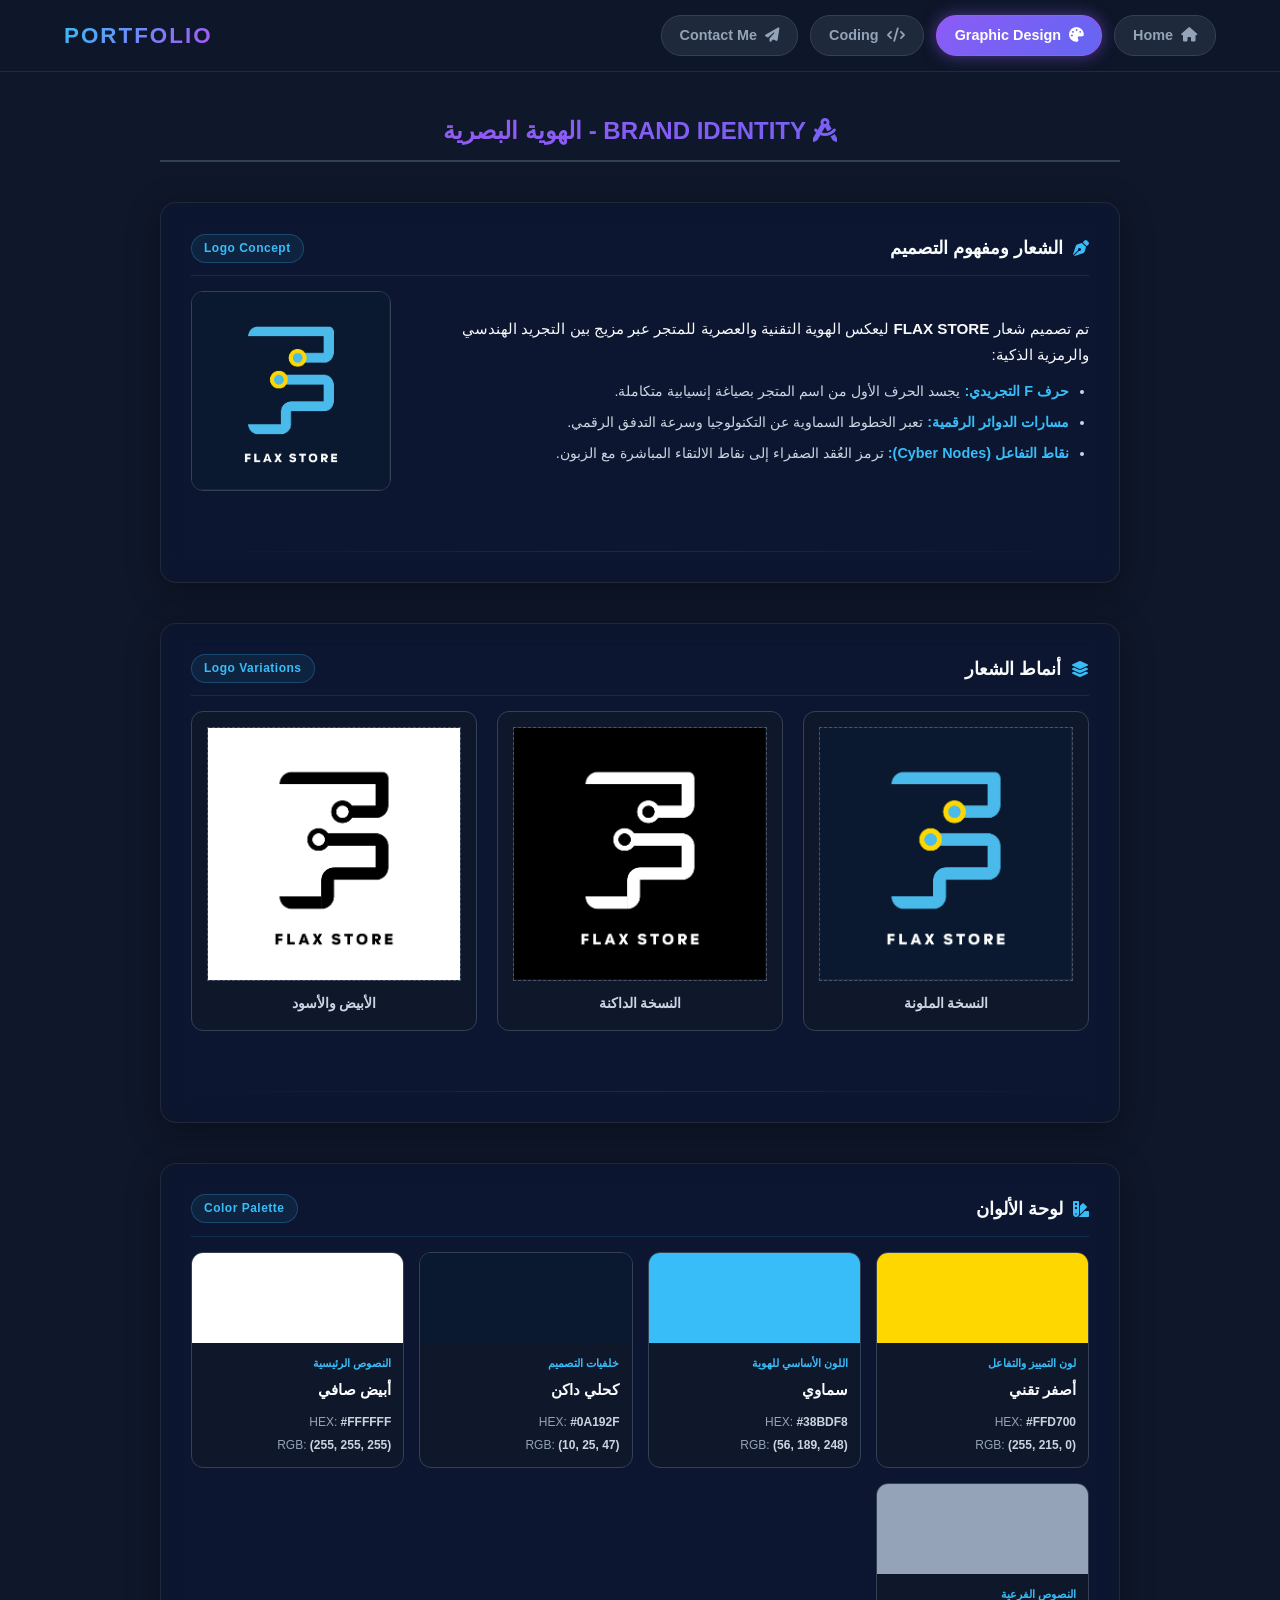
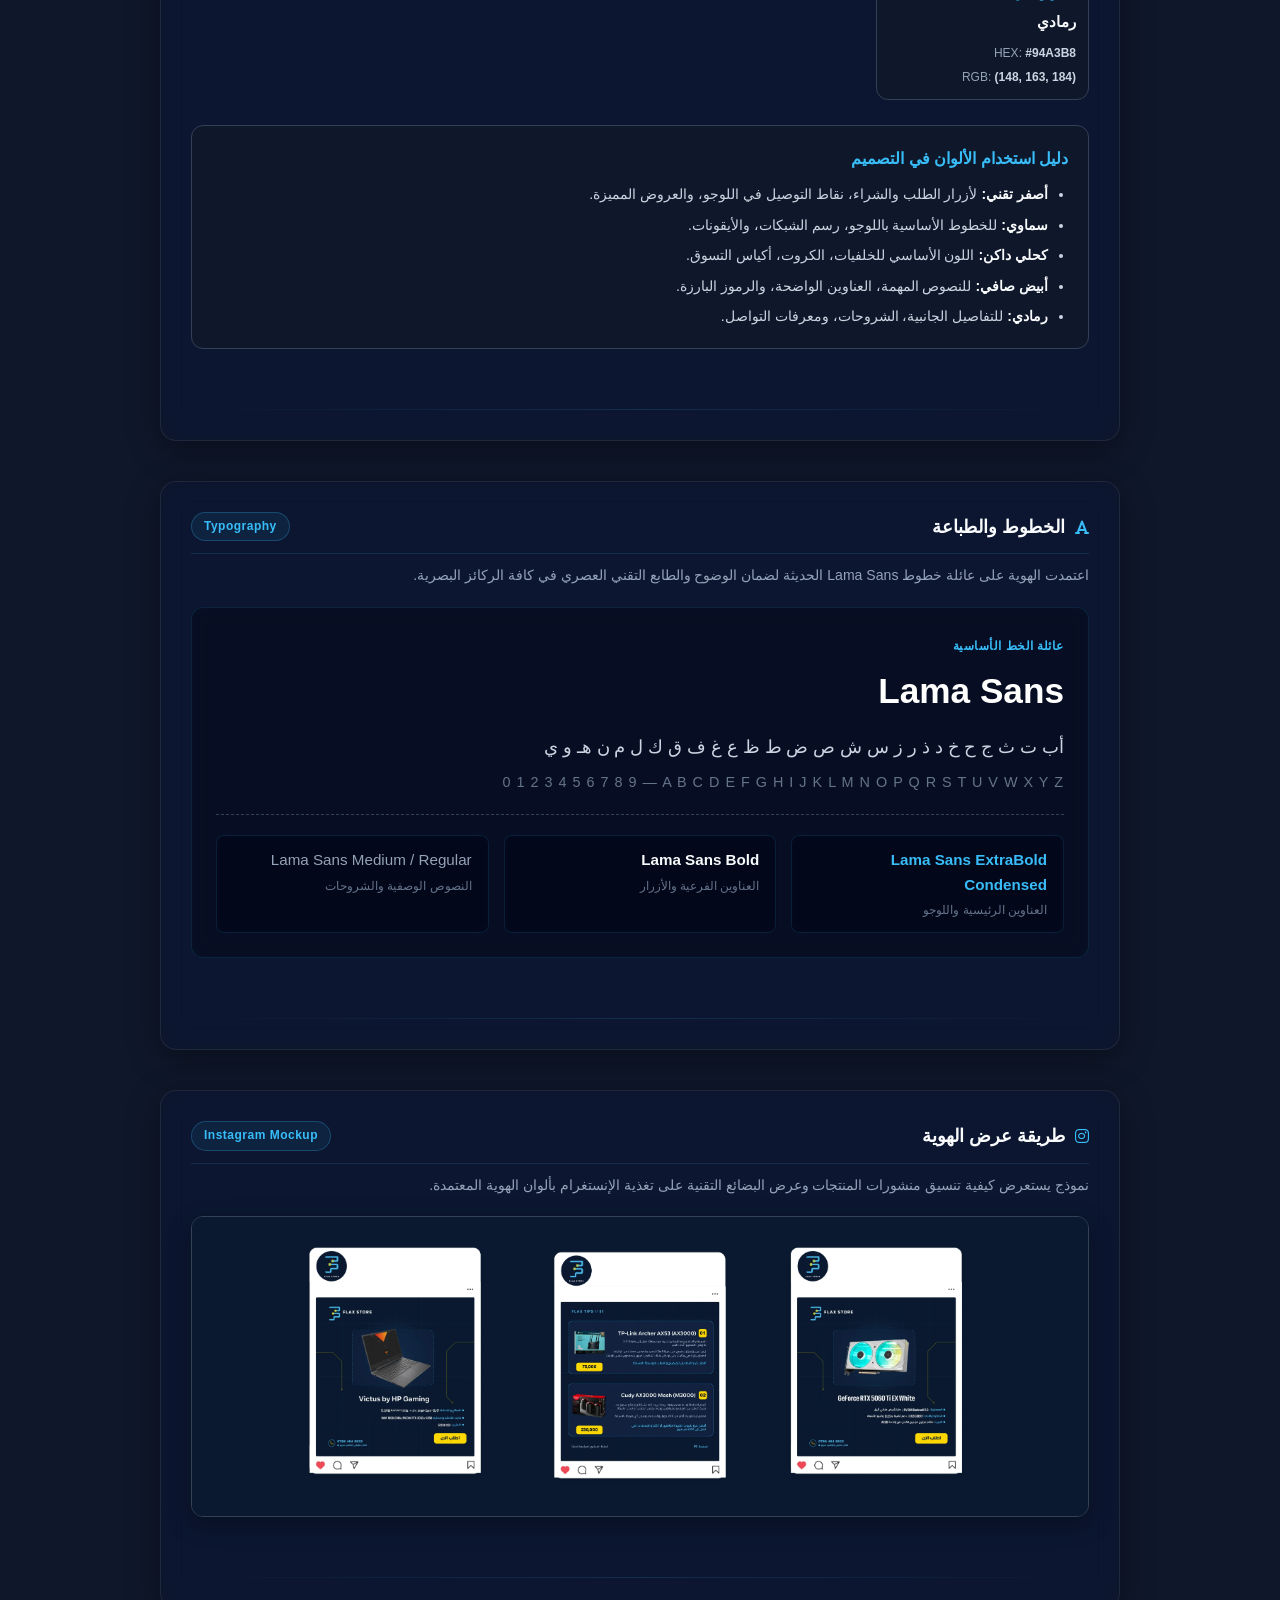
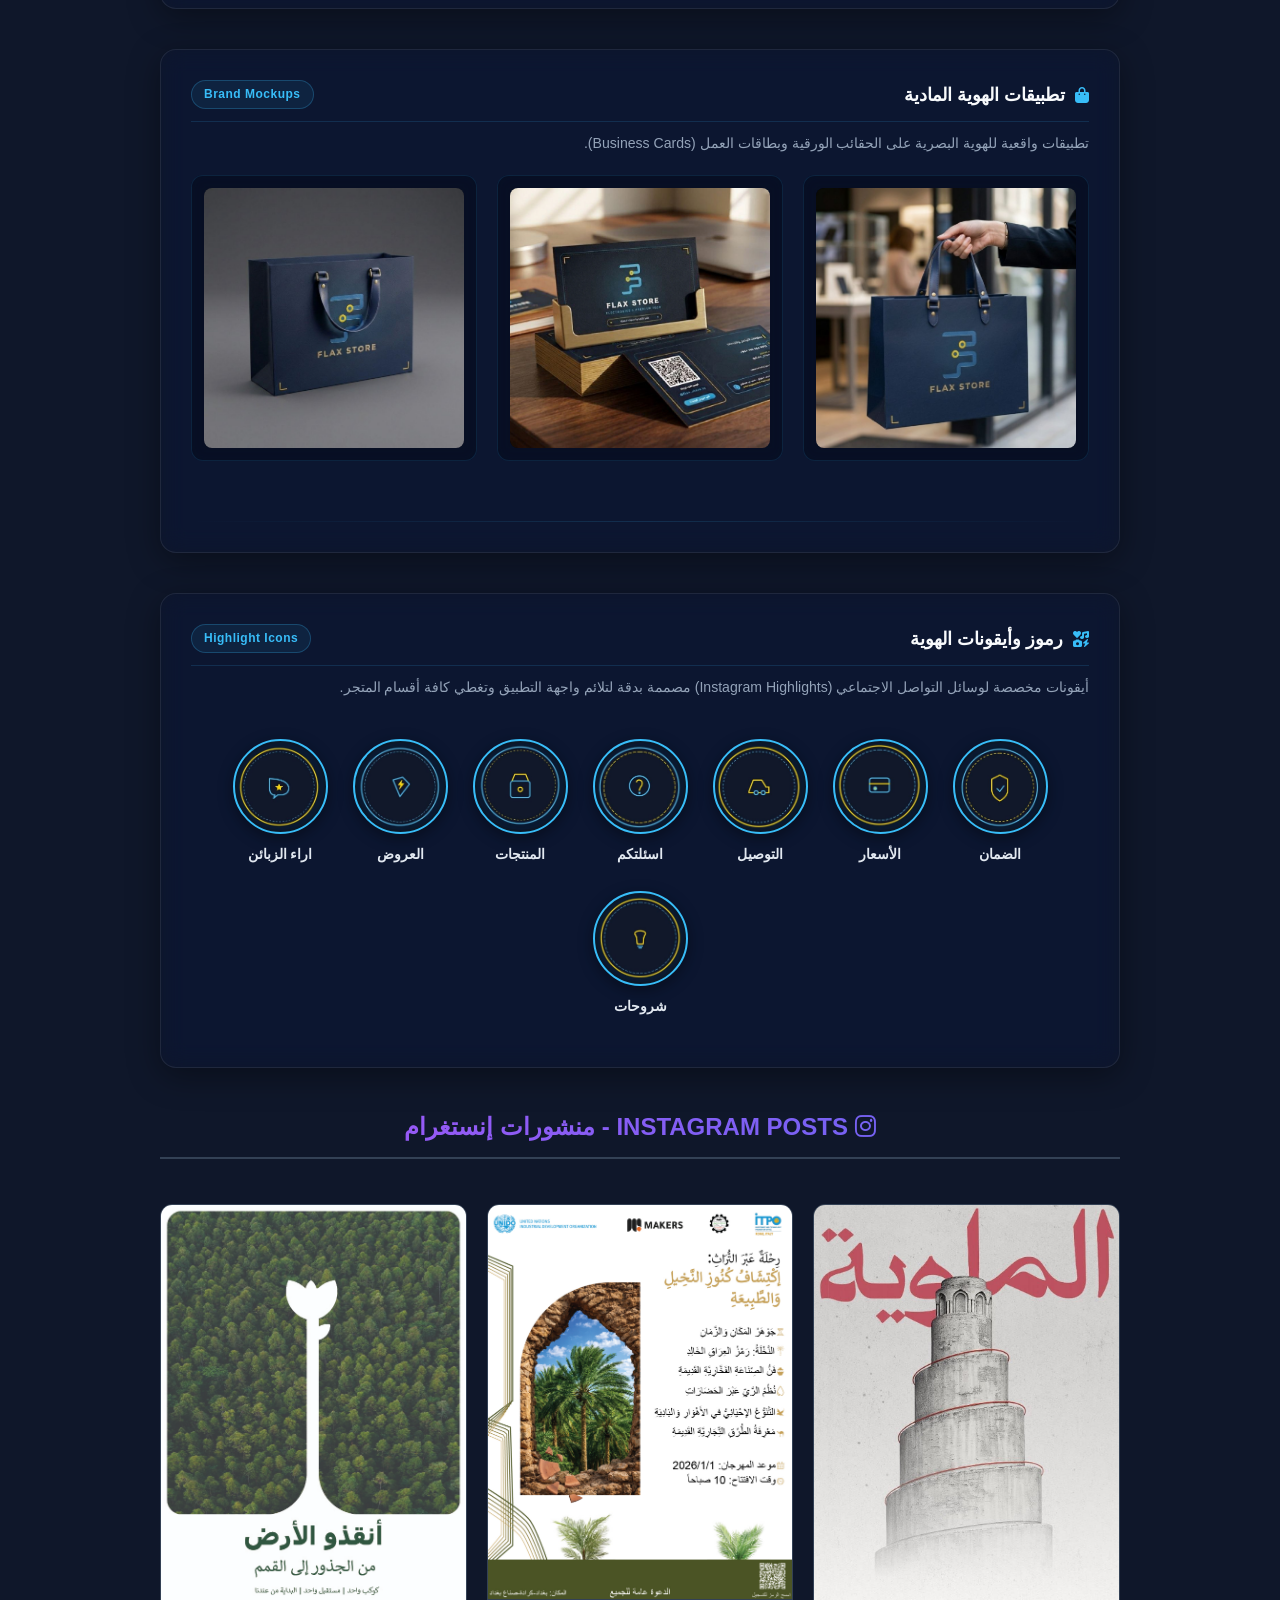
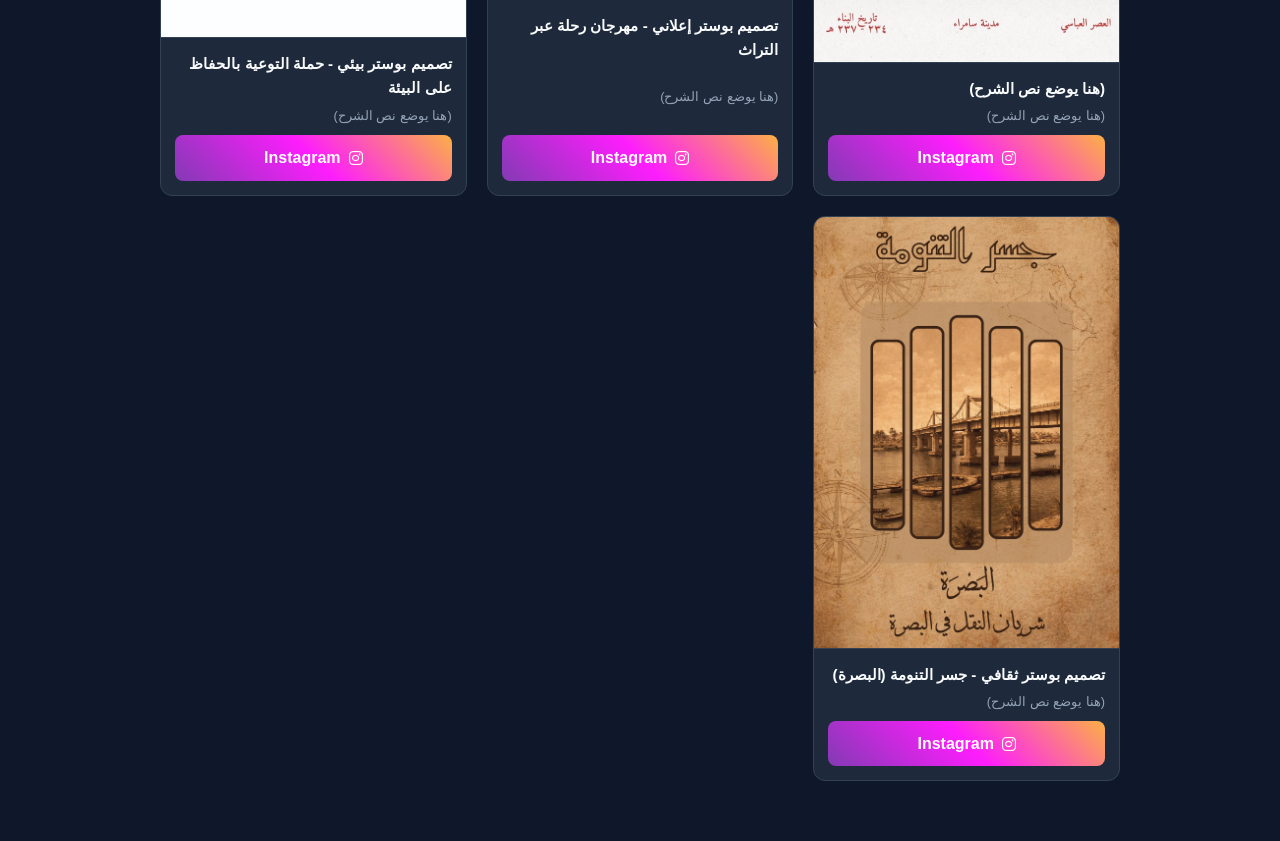
==== design.html @ 7d584494 "Update portfolio with responsive coding section" ====
<!DOCTYPE html>
<html lang="ar" dir="rtl">

<head>
    <meta charset="UTF-8">
    <meta name="viewport" content="width=device-width, initial-scale=1.0">
    <title>Graphic Design | Ahmed Thamer</title>
    <link rel="stylesheet" href="https://cdnjs.cloudflare.com/ajax/libs/font-awesome/6.4.0/css/all.min.css">
    <link rel="stylesheet" href="style.css">
</head>

<body class="fade-in">

    <!-- Navbar -->
    <header class="main-navbar">
        <nav class="nav-links">
            <a href="index.html" class="nav-btn"><i class="fa-solid fa-house"></i> Home</a>
            <a href="design.html" class="nav-btn active"><i class="fa-solid fa-palette"></i> Graphic Design</a>
            <a href="coding.html" class="nav-btn"><i class="fa-solid fa-code"></i> Coding</a>
            <a href="index.html#contact-section" class="nav-btn contact-btn"><i class="fa-solid fa-paper-plane"></i>
                Contact Me</a>
        </nav>
        <div class="brand-logo">
            <span>PORTFOLIO</span>
        </div>
    </header>

    <main class="projects-section">

        <!-- 1. قسم دراسة حالة الهوية البصرية (Brand Identity Case Study) -->
        <div class="section-divider">
            <h3><i class="fa-solid fa-compass-drafting"></i> BRAND IDENTITY - الهوية البصرية</h3>
        </div>

        <section class="case-study-container">

            <!-- أ. الشعار وفلسفة التصميم -->
            <div class="case-study-block">
                <div class="case-study-header">
                    <h4><i class="fa-solid fa-pen-nib"></i> الشعار ومفهوم التصميم</h4>
                    <span class="header-badge">Logo Concept</span>
                </div>

                <div class="logo-concept-grid">
                    <!-- النص على اليمين -->
                    <div class="concept-text">
                        <p class="brand-intro">
                            تم تصميم شعار <strong>FLAX STORE</strong> ليعكس الهوية التقنية والعصرية للمتجر عبر مزيج بين
                            التجريد الهندسي والرمزية الذكية:
                        </p>
                        <ul class="concept-list">
                            <li><strong>حرف F التجريدي:</strong> يجسد الحرف الأول من اسم المتجر بصياغة إنسيابية متكاملة.
                            </li>
                            <li><strong>مسارات الدوائر الرقمية:</strong> تعبر الخطوط السماوية عن التكنولوجيا وسرعة
                                التدفق الرقمي.</li>
                            <li><strong>نقاط التفاعل (Cyber Nodes):</strong> ترمز العُقد الصفراء إلى نقاط الالتقاء
                                المباشرة مع الزبون.</li>
                        </ul>
                    </div>
                    <!-- الشعار على اليسار -->
                    <div class="logo-display-main">
                        <img src="logo.jpg" alt="FLAX STORE Logo" class="concept-img">
                    </div>
                </div>
            </div>

            <!-- ب. أنماط الشعار المتعددة -->
            <div class="case-study-block">
                <div class="case-study-header">
                    <h4><i class="fa-solid fa-layer-group"></i> أنماط الشعار</h4>
                    <span class="header-badge">Logo Variations</span>
                </div>

                <div class="logo-variations-grid">
                    <div class="variation-card">
                        <img src="logo.jpg" alt="النسخة الملونة" class="var-img placeholder-img">
                        <span>النسخة الملونة</span>
                    </div>
                    <div class="variation-card dark-bg">
                        <img src="black-logo.jpg" alt="الخلفية سوداء" class="var-img placeholder-img">
                        <span>النسخة الداكنة</span>
                    </div>
                    <div class="variation-card light-bg">
                        <img src="white-logo.jpg" alt="الأبيض والأسود" class="var-img placeholder-img">
                        <span>الأبيض والأسود</span>
                    </div>
                </div>
            </div>

            <!-- ج. لوحة الألوان ودليل الاستخدام -->
            <div class="case-study-block">
                <div class="case-study-header">
                    <h4><i class="fa-solid fa-swatchbook"></i> لوحة الألوان</h4>
                    <span class="header-badge">Color Palette</span>
                </div>

                <!-- شبكة عرض الألوان -->
                <div class="color-palette-grid">

                    <!-- أصفر تقني -->
                    <div class="color-card">
                        <div class="color-preview" style="background-color: #FFD700;"></div>
                        <div class="color-details">
                            <span class="color-tag">لون التمييز والتفاعل</span>
                            <h5 class="color-title">أصفر تقني</h5>
                            <p>HEX: <span>#FFD700</span></p>
                            <p>RGB: <span>(255, 215, 0)</span></p>
                        </div>
                    </div>

                    <!-- سماوي -->
                    <div class="color-card">
                        <div class="color-preview" style="background-color: #38BDF8;"></div>
                        <div class="color-details">
                            <span class="color-tag">اللون الأساسي للهوية</span>
                            <h5 class="color-title">سماوي</h5>
                            <p>HEX: <span>#38BDF8</span></p>
                            <p>RGB: <span>(56, 189, 248)</span></p>
                        </div>
                    </div>

                    <!-- كحلي داكن -->
                    <div class="color-card">
                        <div class="color-preview" style="background-color: #0A192F;"></div>
                        <div class="color-details">
                            <span class="color-tag">خلفيات التصميم</span>
                            <h5 class="color-title">كحلي داكن</h5>
                            <p>HEX: <span>#0A192F</span></p>
                            <p>RGB: <span>(10, 25, 47)</span></p>
                        </div>
                    </div>

                    <!-- أبيض صافي -->
                    <div class="color-card">
                        <div class="color-preview" style="background-color: #FFFFFF;"></div>
                        <div class="color-details">
                            <span class="color-tag">النصوص الرئيسية</span>
                            <h5 class="color-title" style="color: #ffffff;">أبيض صافي</h5>
                            <p>HEX: <span>#FFFFFF</span></p>
                            <p>RGB: <span>(255, 255, 255)</span></p>
                        </div>
                    </div>

                    <!-- رمادي -->
                    <div class="color-card">
                        <div class="color-preview" style="background-color: #94A3B8;"></div>
                        <div class="color-details">
                            <span class="color-tag">النصوص الفرعية</span>
                            <h5 class="color-title">رمادي</h5>
                            <p>HEX: <span>#94A3B8</span></p>
                            <p>RGB: <span>(148, 163, 184)</span></p>
                        </div>
                    </div>

                </div>

                <!-- دليل استخدام الألوان -->
                <div class="color-guide-box">
                    <h5>دليل استخدام الألوان في التصميم</h5>
                    <ul class="color-guide-list">
                        <li><strong>أصفر تقني:</strong> لأزرار الطلب والشراء، نقاط التوصيل في اللوجو، والعروض المميزة.
                        </li>
                        <li><strong>سماوي:</strong> للخطوط الأساسية باللوجو، رسم الشبكات، والأيقونات.</li>
                        <li><strong>كحلي داكن:</strong> اللون الأساسي للخلفيات، الكروت، أكياس التسوق.</li>
                        <li><strong>أبيض صافي:</strong> للنصوص المهمة، العناوين الواضحة، والرموز البارزة.</li>
                        <li><strong>رمادي:</strong> للتفاصيل الجانبية، الشروحات، ومعرفات التواصل.</li>
                    </ul>
                </div>
            </div>

            <!-- قسم الخطوط والطباعة (Typography) -->
            <div class="case-study-block">
                <div class="case-study-header">
                    <h4><i class="fa-solid fa-font"></i> الخطوط والطباعة</h4>
                    <span class="header-badge">Typography</span>
                </div>
                <p class="section-desc">اعتمدت الهوية على عائلة خطوط Lama Sans الحديثة لضمان الوضوح والطابع التقني
                    العصري في كافة الركائز البصرية.</p>

                <div class="typography-card">
                    <!-- المعاينة الرئيسية للخط -->
                    <div class="typo-main-preview">
                        <div class="typo-info">
                            <span class="typo-label">عائلة الخط الأساسية</span>
                            <h3 class="typo-font-name">Lama Sans</h3>
                            <p class="typo-arabic-specimen">أب ت ث ج ح خ د ذ ر ز س ش ص ض ط ظ ع غ ف ق ك ل م ن هـ و ي</p>
                            <p class="typo-num-specimen">0 1 2 3 4 5 6 7 8 9 — A B C D E F G H I J K L M N O P Q R S T U
                                V W X Y Z</p>
                        </div>
                    </div>

                    <!-- أوزان وأنماط الخط المستخدمة -->
                    <div class="typo-weights-grid">
                        <div class="weight-item">
                            <span class="weight-style style-extrabold-cond">Lama Sans ExtraBold Condensed</span>
                            <span class="weight-use">العناوين الرئيسية واللوجو</span>
                        </div>
                        <div class="weight-item">
                            <span class="weight-style style-bold">Lama Sans Bold</span>
                            <span class="weight-use">العناوين الفرعية والأزرار</span>
                        </div>
                        <div class="weight-item">
                            <span class="weight-style style-medium">Lama Sans Medium / Regular</span>
                            <span class="weight-use">النصوص الوصفية والشروحات</span>
                        </div>
                    </div>


                </div>
            </div>

            <!-- د. طريقة عرض المنتج على الإنستغرام (Mockup Banner) -->
            <div class="case-study-block">
                <div class="case-study-header">
                    <h4><i class="fa-brands fa-instagram"></i> طريقة عرض الهوية</h4>
                    <span class="header-badge">Instagram Mockup</span>
                </div>
                <p class="section-desc">نموذج يستعرض كيفية تنسيق منشورات المنتجات وعرض البضائع التقنية على تغذية
                    الإنستغرام بألوان الهوية المعتمدة.</p>

                <div class="full-mockup-container">
                    <img src="Mockup.jpg" alt="Instagram Posts Mockup" class="full-mockup-img">
                </div>
            </div>

            <!-- هـ. تطبيقات الهوية البصرية (Physical Brand Mockups) -->
            <div class="case-study-block">
                <div class="case-study-header">
                    <h4><i class="fa-solid fa-bag-shopping"></i> تطبيقات الهوية المادية</h4>
                    <span class="header-badge">Brand Mockups</span>
                </div>
                <p class="section-desc">تطبيقات واقعية للهوية البصرية على الحقائب الورقية وبطاقات العمل (Business
                    Cards).</p>

                <div class="separate-mockups-grid">
                    <div class="mockup-card">
                        <div class="mockup-img-wrapper">
                            <img src="handbag-one.jpg" alt="Bag Mockup Studio" class="mockup-img">
                        </div>
                    </div>

                    <div class="mockup-card">
                        <div class="mockup-img-wrapper">
                            <img src="card.jpg" alt="Business Card Mockup" class="mockup-img">
                        </div>
                    </div>

                    <div class="mockup-card">
                        <div class="mockup-img-wrapper">
                            <img src="handbag-two.jpg" alt="Bag Mockup Lifestyle" class="mockup-img">
                        </div>
                    </div>

                </div>
            </div>

            <!-- قسم أيقونات الهايلايت (Instagram Highlights Carousel) -->
            <div class="case-study-block">
                <div class="case-study-header">
                    <h4><i class="fa-solid fa-icons"></i> رموز وأيقونات الهوية</h4>
                    <span class="header-badge">Highlight Icons</span>
                </div>
                <p class="section-desc">أيقونات مخصصة لوسائل التواصل الاجتماعي (Instagram Highlights) مصممة بدقة لتلائم
                    واجهة التطبيق وتغطي كافة أقسام المتجر.</p>

                <!-- شريط الأيقونات القابل للسحب (Horizontal Scroll) -->
                <div class="highlights-slider">

                    <div class="highlight-item">
                        <div class="highlight-circle">
                            <img src="warranty.jpg" alt="الضمان">
                        </div>
                        <span>الضمان</span>
                    </div>

                    <div class="highlight-item">
                        <div class="highlight-circle">
                            <img src="prices.jpg" alt="الأسعار">
                        </div>
                        <span>الأسعار</span>
                    </div>

                    <div class="highlight-item">
                        <div class="highlight-circle">
                            <img src="delivery.jpg" alt="التوصيل">
                        </div>
                        <span>التوصيل</span>
                    </div>

                    <div class="highlight-item">
                        <div class="highlight-circle">
                            <img src="faq.jpg" alt="اسئلتكم">
                        </div>
                        <span>اسئلتكم</span>
                    </div>

                    <div class="highlight-item">
                        <div class="highlight-circle">
                            <img src="products.jpg" alt="المنتجات">
                        </div>
                        <span>المنتجات</span>
                    </div>

                    <div class="highlight-item">
                        <div class="highlight-circle">
                            <img src="offers.jpg" alt="العروض">
                        </div>
                        <span>العروض</span>
                    </div>

                    <div class="highlight-item">
                        <div class="highlight-circle">
                            <img src="reviews.jpg" alt="اراء الزبائن">
                        </div>
                        <span>اراء الزبائن</span>
                    </div>

                    <div class="highlight-item">
                        <div class="highlight-circle">
                            <img src="guides.jpg" alt="شروحات">
                        </div>
                        <span>شروحات</span>
                    </div>

                </div>
            </div>

        </section>

        <!-- 2. قسم منشورات إنستغرام (المنشورات الأربعة الخاصة بك) -->
        <div class="section-divider">
            <h3><i class="fa-brands fa-instagram"></i> INSTAGRAM POSTS - منشورات إنستغرام</h3>
        </div>

        <div id="design-projects" class="projects-grid">

            <!-- المنشور الأول -->
            <div class="project-card">
                <img src="project1.jpg" alt="Project 1" class="card-img">
                <div class="card-content">
                    <h3>(هنا يوضع نص الشرح)</h3>
                    <p class="card-desc">(هنا يوضع نص الشرح)</p>
                    <a href="#" target="_blank" class="social-btn instagram-btn">
                        <i class="fa-brands fa-instagram"></i>
                        <span>Instagram</span>
                    </a>
                </div>
            </div>

            <!-- المنشور الثاني -->
            <div class="project-card">
                <img src="project2.jpg" alt="Project 2" class="card-img">
                <div class="card-content">
                    <h3>تصميم بوستر إعلاني - مهرجان رحلة عبر التراث</h3>
                    <p class="card-desc">(هنا يوضع نص الشرح)</p>
                    <a href="https://www.instagram.com/p/DbA7xOsI5og/" target="_blank" class="social-btn instagram-btn">
                        <i class="fa-brands fa-instagram"></i>
                        <span>Instagram</span>
                    </a>
                </div>
            </div>

            <!-- المنشور الثالث -->
            <div class="project-card">
                <img src="project3.jpg" alt="Project 3" class="card-img">
                <div class="card-content">
                    <h3>تصميم بوستر بيئي - حملة التوعية بالحفاظ على البيئة</h3>
                    <p class="card-desc">(هنا يوضع نص الشرح)</p>
                    <a href="https://www.instagram.com/p/DbIsgcWIkE8/" target="_blank" class="social-btn instagram-btn">
                        <i class="fa-brands fa-instagram"></i>
                        <span>Instagram</span>
                    </a>
                </div>
            </div>

            <!-- المنشور الرابع -->
            <div class="project-card">
                <img src="project4.jpg" alt="Project 4" class="card-img">
                <div class="card-content">
                    <h3>تصميم بوستر ثقافي - جسر التنومة (البصرة)</h3>
                    <p class="card-desc">(هنا يوضع نص الشرح)</p>
                    <a href="https://www.instagram.com/p/DbWMCeBIG9b/" target="_blank" class="social-btn instagram-btn">
                        <i class="fa-brands fa-instagram"></i>
                        <span>Instagram</span>
                    </a>
                </div>
            </div>

        </div>

    </main>

    <!-- زر العودة للأعلى -->
    <button id="backToTop" class="back-to-top" title="العودة للأعلى" onclick="scrollToTop()">
        <i class="fa-solid fa-arrow-up"></i>
    </button>

    <script src="script.js"></script>
</body>

</html>
---- style.css ----
/* ==========================================
   1. التنسيقات العامة والقيم الافتراضية
   ========================================== */
* {
    margin: 0;
    padding: 0;
    box-sizing: border-box;
    font-family: 'Segoe UI', Tahoma, Geneva, Verdana, sans-serif;
}

/* تنسيق الخلفية العامة ولون النص الأساسي مع انسيابية الانتقال */
body {
    background-color: #0f172a;
    color: #f8fafc;
    line-height: 1.6;
    opacity: 0;
    transition: opacity 0.4s ease-in-out;
}

/* فئة تُضاف بالجافاسكربت لإظهار الصفحة بشكل سلس (Fade-In) */
body.fade-in {
    opacity: 1;
}

/* ==========================================
   2. شريط التنقل العلوي (Main Navbar)
   يحتوي على الأزرار جهة اليسار وشعار PORTFOLIO جهة اليمين.
   ========================================== */
.main-navbar {
    display: flex;
    justify-content: space-between;
    align-items: center;
    padding: 15px 5%;
    background: rgba(15, 23, 42, 0.9);
    backdrop-filter: blur(12px);
    position: sticky;
    top: 0;
    z-index: 1000;
    border-bottom: 1px solid rgba(139, 92, 246, 0.2);
}

/* أزرار التنقل (على اليسار في التنسيق العربي RTL) */
.nav-links {
    display: flex;
    gap: 12px;
    align-items: center;
}

.nav-btn {
    background: #1e293b;
    color: #94a3b8;
    border: 1px solid #334155;
    padding: 8px 18px;
    border-radius: 20px;
    font-size: 0.9rem;
    font-weight: 600;
    text-decoration: none;
    transition: all 0.3s ease;
    display: inline-flex;
    align-items: center;
    gap: 8px;
}

.nav-btn:hover {
    background: linear-gradient(135deg, #8b5cf6, #6366f1);
    color: #ffffff;
    border-color: #a855f7;
    box-shadow: 0 4px 12px rgba(139, 92, 246, 0.3);
    transform: translateY(-2px);
}

/* تنسيق الزر النشط (Active State) لمعرفة الصفحة الحالية */
.nav-btn.active {
    background: linear-gradient(135deg, #8b5cf6, #6366f1);
    color: #ffffff;
    border-color: #a855f7;
    box-shadow: 0 0 15px rgba(139, 92, 246, 0.5);
    pointer-events: none;
    /* لمنع إعادة تحميل الصفحة إذا ضغط عليه المستخدم مجدداً */
}


/* كلمة PORTFOLIO العصرية (على اليمين) */
.brand-logo span {
    font-size: 1.4rem;
    font-weight: 800;
    letter-spacing: 2px;
    background: linear-gradient(135deg, #38bdf8, #a855f7);
    background-clip: text;
    -webkit-text-fill-color: transparent;
}

/* ==========================================
   3. قسم الهيرو والملف الشخصي (Hero Section)
   يحتوي على الصورة الشخصية، الاسم، المسمى الوظيفي والـ Tags.
   ========================================== */
.hero-section {
    background: linear-gradient(135deg, #1e1b4b 0%, #0f172a 100%);
    padding: 50px 20px;
    border-bottom: 2px solid #8b5cf633;
}

.hero-content {
    max-width: 1000px;
    margin: 0 auto;
    display: flex;
    flex-direction: column;
    align-items: center;
    justify-content: center;
    text-align: center;
    gap: 20px;
}

/* صورة البروفايل والتأثير المضيء (Neon Glow Animation) */
.profile-img {
    width: 180px;
    height: 180px;
    border-radius: 50%;
    object-fit: cover;
    object-position: center 20%;
    display: block;
    margin-inline: auto;
    padding: 4px;
    border: 4px solid transparent;
    background:
        linear-gradient(#0f172a, #0f172a) padding-box,
        linear-gradient(135deg, #8b5cf6 0%, #38bdf8 50%, #f472b6 100%) border-box;
    box-shadow: 0 0 0 4px rgba(139, 92, 246, 0.1), 0 0 25px rgba(56, 189, 248, 0.35);
    animation: neonGlow 2.8s ease-in-out infinite;
}

@keyframes neonGlow {

    0%,
    100% {
        box-shadow: 0 0 0 4px rgba(139, 92, 246, 0.1), 0 0 25px rgba(56, 189, 248, 0.35);
    }

    50% {
        box-shadow: 0 0 0 4px rgba(56, 189, 248, 0.12), 0 0 30px rgba(244, 114, 182, 0.4);
    }
}

.hero-text h1 {
    font-size: 2rem;
    margin-bottom: 8px;
}

.hero-text h1 span {
    color: #94a3b8;
    font-size: 1.2rem;
}

.job-title {
    color: #38bdf8;
    font-size: 1.1rem;
    margin-bottom: 15px;
}

.skills-tags {
    display: flex;
    flex-wrap: wrap;
    justify-content: center;
    gap: 10px;
}

.tag {
    background: rgba(124, 58, 237, 0.15);
    color: #c084fc;
    border: 1px solid rgba(168, 85, 247, 0.4);
    padding: 6px 14px;
    border-radius: 20px;
    font-size: 0.85rem;
}

/* ==========================================
   4. قسم عنّي (About Me Section)
   ========================================== */
.about-section {
    max-width: 1000px;
    margin: 35px auto 15px auto;
    padding: 0 20px;
}

.about-card {
    background: rgba(30, 41, 59, 0.7);
    backdrop-filter: blur(10px);
    border: 1px solid rgba(139, 92, 246, 0.25);
    border-radius: 16px;
    padding: 30px;
    text-align: center;
    box-shadow: 0 10px 30px rgba(0, 0, 0, 0.3);
    position: relative;
    overflow: hidden;
    transition: transform 0.3s ease, border-color 0.3s ease;
}

.about-card:hover {
    border-color: rgba(56, 189, 248, 0.4);
    transform: translateY(-2px);
}

.about-card::before {
    content: '';
    position: absolute;
    top: 0;
    right: 0;
    left: 0;
    height: 3px;
    background: linear-gradient(90deg, #8b5cf6 0%, #38bdf8 50%, #f472b6 100%);
}

.about-card h2 {
    font-size: 1.35rem;
    margin-bottom: 14px;
    display: inline-flex;
    align-items: center;
    gap: 10px;
    background: linear-gradient(135deg, #38bdf8, #c084fc);
    background-clip: text;
    -webkit-text-fill-color: transparent;
    font-weight: 700;
}

.about-card p {
    color: #cbd5e1;
    font-size: 0.98rem;
    line-height: 1.9;
    max-width: 850px;
    margin: 0 auto;
}

.about-card p span {
    background: linear-gradient(135deg, #c084fc, #38bdf8);
    background-clip: text;
    -webkit-text-fill-color: transparent;
    font-weight: 700;
}

/* ==========================================
   5. زر تحميل السيرة الذاتية (CV Button)
   ========================================== */
.cv-download-wrapper {
    margin-top: 25px;
}

.cv-btn {
    display: inline-flex;
    align-items: center;
    gap: 10px;
    background: linear-gradient(135deg, #8b5cf6, #38bdf8);
    color: #ffffff;
    padding: 10px 24px;
    border-radius: 30px;
    font-size: 0.9rem;
    font-weight: 700;
    text-decoration: none;
    box-shadow: 0 4px 20px rgba(56, 189, 248, 0.25);
    transition: all 0.3s ease;
}

.cv-btn:hover {
    transform: translateY(-3px) scale(1.03);
    box-shadow: 0 6px 25px rgba(139, 92, 246, 0.45);
}

/* ==========================================
   6. شبكة عرض المشاريع (Projects Grid & Cards)
   ========================================== */
.projects-section {
    max-width: 1000px;
    margin: 40px auto;
    padding: 0 20px;
}

.projects-grid {
    display: grid;
    grid-template-columns: repeat(auto-fill, minmax(280px, 1fr));
    gap: 20px;
    width: 100%;
    padding: 20px 0;
}

.project-card {
    background: #1e293b;
    border-radius: 12px;
    border: 1px solid #334155;
    overflow: hidden;
    display: flex;
    flex-direction: column;
    transition: transform 0.2s ease-in-out;
}

.project-card:hover {
    transform: translateY(-7px);
    box-shadow: 0 10px 25px rgba(139, 92, 246, 0.25);
}

.card-img {
    width: 100%;
    height: auto;
    object-fit: cover;
    border-bottom: 1px solid #334155;
}

.card-content {
    padding: 14px;
    display: flex;
    flex-direction: column;
    justify-content: space-between;
    flex-grow: 1;
}

.card-content h3 {
    font-size: 0.95rem;
    color: #f8fafc;
    margin-bottom: 6px;
}

.card-desc {
    font-size: 0.8rem;
    color: #94a3b8;
    line-height: 1.4;
    margin-bottom: 10px;
}

.social-btn,
.project-btn {
    display: flex;
    align-items: center;
    justify-content: center;
    gap: 8px;
    width: 100%;
    padding: 10px 16px;
    border-radius: 8px;
    text-decoration: none;
    font-weight: 600;
    transition: background 0.3s, transform 0.2s;
}

.instagram-btn {
    background: linear-gradient(45deg, #833ab4, #fd1dfd, #fcb045);
    color: #ffffff;
}

.linkedin-btn {
    background: #0a66c2;
    color: #ffffff;
}

/* ==========================================
   7. قسم التواصل والروابط الاجتماعية (Contact Footer)
   ========================================== */
.contact-footer {
    padding: 20px 0 60px 0;
    margin-top: 40px;
}

.social-icons-only {
    display: flex;
    justify-content: center;
    align-items: center;
    gap: 20px;
    flex-wrap: wrap;
}

.social-icon {
    display: inline-flex;
    align-items: center;
    justify-content: center;
    width: 65px;
    height: 65px;
    border-radius: 50%;
    font-size: 2.2rem;
    color: #ffffff;
    text-decoration: none;
    transition: all 0.3s ease;
}

.social-icon:hover {
    transform: translateY(-5px) scale(1.1);
}

.social-icon.whatsapp {
    background: #25d366;
}

.social-icon.instagram {
    background: linear-gradient(45deg, #f09433, #e6683c, #dc2743, #cc2366, #bc1888);
}

.social-icon.linkedin {
    background: #0a66c2;
}

.social-icon.github {
    background: #1e293b;
    border: 1px solid #475569;
}

.section-divider {
    border-bottom: 2px solid #334155;
    margin: 40px 0 25px 0;
    padding-bottom: 10px;
    text-align: center;
}

.section-divider h3 {
    font-size: 1.5rem;
    font-weight: 700;
    background: linear-gradient(135deg, #a855f7, #6366f1);
    background-clip: text;
    -webkit-text-fill-color: transparent;
}

/* ==========================================
   8. زر العودة للأعلى (Back to Top)
   ========================================== */
.back-to-top {
    position: fixed;
    bottom: 30px;
    left: 30px;
    width: 48px;
    height: 48px;
    border-radius: 50%;
    background: linear-gradient(135deg, #8b5cf6, #38bdf8);
    color: #ffffff;
    border: none;
    cursor: pointer;
    display: flex;
    align-items: center;
    justify-content: center;
    font-size: 1.2rem;
    opacity: 0;
    visibility: hidden;
    transition: all 0.3s ease;
    z-index: 9999;
}

.back-to-top.show {
    opacity: 1;
    visibility: visible;
}

/* ==========================================
   9. التجاوب مع الشاشات الصغيرة (Responsive Design)
   ========================================== */
html,
body {
    overflow-x: hidden;
    width: 100%;
}

@media (max-width: 768px) {
    .main-navbar {
        flex-direction: column-reverse;
        gap: 15px;
    }

    .projects-grid {
        grid-template-columns: 1fr;
    }
}

.placeholder-img {
    background-color: #1e293b;
    min-height: 150px;
    border: 1px dashed #475569;
}

/* ==========================================
   10. ترتيبات الهوية البصرية
   ========================================== */

.logo-concept-grid {
    display: flex;
    flex-direction: row;
    align-items: center;
    justify-content: space-between;
    gap: 30px;
}

.logo-display-main {
    flex-shrink: 0;
    width: 200px;
    height: 200px;
    border-radius: 12px;
    overflow: hidden;
    border: 1px solid #334155;
}

.concept-img {
    width: 100%;
    height: 100%;
    object-fit: cover;
}

.concept-text {
    flex-grow: 1;
}

.brand-intro {
    color: #f8fafc;
    font-size: 0.95rem;
    line-height: 1.7;
    margin-bottom: 12px;
}

.concept-list {
    list-style-type: disc;
    padding-right: 20px;
    margin: 0;
    display: flex;
    flex-direction: column;
    gap: 8px;
}

.concept-list li {
    color: #cbd5e1;
    font-size: 0.9rem;
    line-height: 1.6;
}

.concept-list li strong {
    color: #38bdf8;
}

@media (max-width: 768px) {
    .logo-concept-grid {
        flex-direction: column;
        align-items: center;
    }

    .logo-display-main {
        width: 160px;
        height: 160px;
    }
}

/* شبكة أنماط الشعار (3 كروت متجاورة) */
.logo-variations-grid {
    display: grid;
    grid-template-columns: repeat(3, 1fr);
    /* تجعل الكروت الثلاثة متجاورة بصف واحد */
    gap: 20px;
    margin-top: 15px;
}

/* الكارت الخارجي لكل نمط */
.variation-card {
    background: #0f172a;
    border: 1px solid #334155;
    border-radius: 12px;
    padding: 15px;
    text-align: center;
    display: flex;
    flex-direction: column;
    align-items: center;
    gap: 12px;
    transition: transform 0.3s ease, border-color 0.3s ease;
}

.variation-card:hover {
    transform: translateY(-4px);
    border-color: #38bdf8;
}

/* الحاوية المربعة للصور لحجم صغير ومتناسق */
.var-img-wrapper {
    width: 130px;
    height: 130px;
    border-radius: 8px;
    overflow: hidden;
    display: flex;
    align-items: center;
    justify-content: center;
    background-color: #020617;
}

.var-img {
    width: 100%;
    height: 100%;
    object-fit: cover;
}

/* عنوان النمط تحت الصورة */
.variation-card span {
    color: #cbd5e1;
    font-size: 0.85rem;
    font-weight: 600;
}

/* تجاوب مع الشاشات الصغيرة (الموبايل) */
@media (max-width: 640px) {
    .logo-variations-grid {
        grid-template-columns: repeat(1, 1fr);
        /* تتحول لعمود واحد في الموبايل لعدم الانضغاط */
        gap: 15px;
    }

    .var-img-wrapper {
        width: 150px;
        height: 150px;
    }
}

/* شبكة كروت الألوان */
.color-palette-grid {
    display: grid;
    grid-template-columns: repeat(auto-fit, minmax(180px, 1fr));
    gap: 15px;
    margin-bottom: 25px;
}

.color-card {
    background: #0f172a;
    border: 1px solid #334155;
    border-radius: 12px;
    overflow: hidden;
    display: flex;
    flex-direction: column;
    transition: transform 0.3s ease, border-color 0.3s ease;
}

.color-card:hover {
    transform: translateY(-4px);
    border-color: #38bdf8;
}

.color-preview {
    height: 90px;
    width: 100%;
}

.color-details {
    padding: 12px;
    display: flex;
    flex-direction: column;
    gap: 4px;
}

.color-tag {
    font-size: 0.7rem;
    color: #38bdf8;
    font-weight: 600;
}

.color-title {
    font-size: 0.95rem;
    color: #f8fafc;
    margin: 2px 0 6px 0;
}

.color-details p {
    font-size: 0.75rem;
    color: #94a3b8;
    margin: 0;
    direction: ltr;
    text-align: right;
}

.color-details p span {
    color: #cbd5e1;
    font-weight: 600;
}

/* دليل استخدام الألوان */
.color-guide-box {
    background: #0f172a;
    border: 1px solid #334155;
    border-radius: 12px;
    padding: 20px;
}

.color-guide-box h5 {
    color: #38bdf8;
    font-size: 1rem;
    margin-bottom: 12px;
}

.color-guide-list {
    list-style-type: disc;
    padding-right: 20px;
    margin: 0;
    display: flex;
    flex-direction: column;
    gap: 8px;
}

.color-guide-list li {
    color: #cbd5e1;
    font-size: 0.88rem;
    line-height: 1.6;
}

.color-guide-list li strong {
    color: #f8fafc;
}

/* ==========================================
   11. ترتيبات mockup الانستغرام
   ========================================== */

/* حاوية الموك أب المستطيل بكامل العرض */
.full-mockup-container {
    width: 100%;
    border-radius: 12px;
    overflow: hidden;
    border: 1px solid #334155;
    background: #0a192f;
    box-shadow: 0 8px 25px rgba(0, 0, 0, 0.3);
    margin-top: 15px;
}

.full-mockup-img {
    width: 100%;
    height: auto;
    display: block;
    object-fit: cover;
    transition: transform 0.4s ease;
}

.full-mockup-container:hover .full-mockup-img {
    transform: scale(1.015);
    /* تأثير زوم خفيف عند التحويم */
}

/* شبكة صور الموك أب المنفصلة */
.separate-mockups-grid {
    display: grid;
    grid-template-columns: repeat(3, 1fr);
    /* ثلاث أوردة منفصلة جنب إلى جنب */
    gap: 20px;
    margin-top: 15px;
}

/* الكارت الخارجي لكل موك أب */
.mockup-card {
    background: #0f172a;
    border: 1px solid #334155;
    border-radius: 12px;
    padding: 12px;
    display: flex;
    flex-direction: column;
    align-items: center;
    gap: 10px;
    transition: transform 0.3s ease, border-color 0.3s ease, box-shadow 0.3s ease;
}

.mockup-card:hover {
    transform: translateY(-5px);
    border-color: #38bdf8;
    box-shadow: 0 10px 20px rgba(0, 0, 0, 0.4);
}

/* حاوية الصورة بداخل الكارت */
.mockup-img-wrapper {
    width: 100%;
    height: 260px;
    /* ارتفاع ثابت لتوحيد أبعاد الكروت الثلاثة */
    border-radius: 8px;
    overflow: hidden;
    background-color: #020617;
}

.mockup-img {
    width: 100%;
    height: 100%;
    object-fit: cover;
    /* تغطية المساحة بدون مط الصورة */
    display: block;
}

/* العنوان السفلي لكل صورة */
.mockup-label {
    color: #cbd5e1;
    font-size: 0.85rem;
    font-weight: 600;
    text-align: center;
}

/* تجاوب للشاشات المتوسطة والصغيرة */
@media (max-width: 992px) {
    .separate-mockups-grid {
        grid-template-columns: repeat(2, 1fr);
        /* كارتين بالصف في التابلت */
    }
}

@media (max-width: 640px) {
    .separate-mockups-grid {
        grid-template-columns: repeat(1, 1fr);
        /* كارت واحد بالصف في الموبايل */
    }

    .mockup-img-wrapper {
        height: 220px;
    }
}

/* رأس القسم (Section Header) بتصميم عصري */
.case-study-header {
    display: flex;
    align-items: center;
    justify-content: space-between;
    flex-wrap: wrap;
    gap: 12px;
    padding-bottom: 12px;
    margin-bottom: 15px;
    border-bottom: 1px solid rgba(56, 189, 248, 0.15);
    /* خط فاصل خفيف جداً ومضيء */
    position: relative;
}

/* شريط إضاءة جانبي صغير بجانب العنوان */
.case-study-header h4 {
    font-size: 1.15rem;
    font-weight: 700;
    color: #f8fafc;
    margin: 0;
    display: flex;
    align-items: center;
    gap: 10px;
}

.case-study-header h4 i {
    color: #38bdf8;
    /* لون أيقونة العنوان */
    font-size: 1rem;
}

/* شارة النص الإنجليزي (Badge) لتفصل اللغة الإنجليزية عن العربية بشكل أنيق */
.header-badge {
    background: rgba(56, 189, 248, 0.08);
    border: 1px solid rgba(56, 189, 248, 0.25);
    color: #38bdf8;
    padding: 4px 12px;
    border-radius: 20px;
    font-size: 0.75rem;
    font-weight: 600;
    letter-spacing: 0.5px;
    direction: ltr;
    /* لضمان ضبط النص الإنجليزي بشكل صحيح */
}

/* النص الوصفي تحت العنوان */
.section-desc {
    color: #94a3b8;
    font-size: 0.88rem;
    line-height: 1.6;
    margin-top: -5px;
    margin-bottom: 20px;
}

/* ضبط المسافات بين الأقسام لراحة العين */
.case-study-block {
    margin-bottom: 60px;
    /* مسافة عمودية ممتازة بين كل قسم والآخر */
    position: relative;
}

/* إضافة خط فاصل شفاف ونظيف بين الأقسام (اختياري لمزيد من الترتيب) */
.case-study-block:not(:last-child)::after {
    content: '';
    display: block;
    width: 100%;
    height: 1px;
    background: linear-gradient(90deg, transparent, rgba(56, 189, 248, 0.15), transparent);
    margin-top: 60px;
    /* يوضع الخط تماماً في منتصف المسافة بين القسمين */
}

/* تقليل المسافة قليلاً في شاشات الموبايل حتى لا يصبح السكرول طويلاً جداً */
@media (max-width: 768px) {
    .case-study-block {
        margin-bottom: 40px;
    }

    .case-study-block:not(:last-child)::after {
        margin-top: 40px;
    }
}

/* ==========================================
   12. ترتيبات الخطوط
   ========================================== */

/* كارت الخطوط الرئيسي */
.typography-card {
    background: #0f172a;
    border: 1px solid #334155;
    border-radius: 12px;
    padding: 24px;
    display: flex;
    flex-direction: column;
    gap: 20px;
}

/* معاينة الخط والحروف */
.typo-main-preview {
    border-bottom: 1px dashed #334155;
    padding-bottom: 20px;
}

.typo-label {
    font-size: 0.75rem;
    color: #38bdf8;
    font-weight: 600;
    text-transform: uppercase;
    letter-spacing: 0.5px;
}

.typo-font-name {
    font-size: 2.2rem;
    color: #ffffff;
    margin: 6px 0 12px 0;
    font-weight: 800;
    font-family: 'Lama Sans', sans-serif;
    /* يطبق خطك إذا كان معرفاً */
}

.typo-arabic-specimen {
    color: #cbd5e1;
    font-size: 1.1rem;
    line-height: 1.8;
    margin-bottom: 8px;
    direction: rtl;
}

.typo-num-specimen {
    color: #64748b;
    font-size: 0.9rem;
    letter-spacing: 1px;
    margin: 0;
    direction: ltr;
    text-align: right;
}

/* شبكة الأوزان والأنماط */
.typo-weights-grid {
    display: grid;
    grid-template-columns: repeat(auto-fit, minmax(220px, 1fr));
    gap: 15px;
}

.weight-item {
    background: #020617;
    border: 1px solid #1e293b;
    border-radius: 8px;
    padding: 12px 16px;
    display: flex;
    flex-direction: column;
    gap: 4px;
}

.weight-style {
    color: #f8fafc;
    font-size: 0.95rem;
}

/* تطبيق أوزان وتكثيف الخط على العينات */
.style-extrabold-cond {
    font-weight: 800;
    font-stretch: condensed;
    /* في حال توفر الخاصية */
    color: #38bdf8;
}

.style-bold {
    font-weight: 700;
}

.style-medium {
    font-weight: 500;
    color: #94a3b8;
}

.weight-use {
    font-size: 0.75rem;
    color: #64748b;
}

/* تجاوب للشاشات الصغيرة */
@media (max-width: 640px) {
    .typography-card {
        padding: 16px;
    }

    .typo-font-name {
        font-size: 1.75rem;
    }

    .typo-arabic-specimen {
        font-size: 0.95rem;
    }
}

/* ==========================================
   13. ترتيبات أيقونات الانستغرام Highlights
   ========================================== */

/* توسيط الحاوية بالكامل في منتصف الشاشة */
.highlights-slider {
    display: flex;
    justify-content: center;
    /* توسيط أفقي ممتاز */
    align-items: center;
    flex-wrap: wrap;
    /* تسمح للأيقونات بالنزول لسطر ثاني بسلاسة في الموبايل */
    gap: 25px;
    /* مسافة مريحة بين الأيقونات */
    padding: 20px 0;
    width: 100%;
}

/* العنصر الفردي */
.highlight-item {
    display: flex;
    flex-direction: column;
    align-items: center;
    gap: 10px;
    cursor: pointer;
    transition: transform 0.2s ease;
}

.highlight-item:hover {
    transform: translateY(-5px);
    /* رفع خفيف عند التمرير */
}

/* تصميم الدائرة الإطارية */
.highlight-circle {
    width: 95px;
    /* تكبير الدائرة */
    height: 95px;
    border-radius: 50%;
    overflow: hidden;
    border: 2px solid #38bdf8;
    background-color: #0b1727;
    /* نفس خلفية التصميم */
    display: flex;
    align-items: center;
    justify-content: center;
    padding: 2px;
    /* تقليل المسافة الداخلية لتكبر الأيقونة وتوضح */
    box-shadow: 0 4px 15px rgba(0, 0, 0, 0.4);
}

/* ضبط الصورة داخل الدائرة لتملأ المركز */
.highlight-circle img {
    width: 100%;
    height: 100%;
    object-fit: cover;
    /* تجعل الصورة واضحة وتملأ المنتصف تماماً */
    border-radius: 50%;
    display: block;
}

/* اسم الأيقونة أسفل الدائرة */
.highlight-item span {
    color: #e2e8f0;
    font-size: 0.85rem;
    font-weight: 600;
    text-align: center;
    white-space: nowrap;
}

/* تجاوب للشاشات الصغيرة */
@media (max-width: 640px) {
    .highlight-circle {
        width: 75px;
        height: 75px;
    }

    .highlights-slider {
        gap: 15px;
    }
}

/* تطبيق تأثير الزجاج الشفاف على الحاويات الكبيرة */
.case-study-block {
    background: rgba(15, 23, 42, 0.55) !important;
    /* لون كحلي داكن بنسبة شفافية */
    backdrop-filter: blur(12px) saturate(180%);
    /* ضبابية خلفية الزجاج مع زيادة تشبع الألوان */
    -webkit-backdrop-filter: blur(12px) saturate(180%);
    /* لدعم متصفحات سفاري */
    border: 1px solid rgba(255, 255, 255, 0.08) !important;
    /* إطار زجاجي ناعم مضيء */
    border-radius: 16px;
    padding: 24px;
    box-shadow: 0 8px 32px 0 rgba(0, 0, 0, 0.37);
    /* ظل خارجي ناعم يعزز العمق */

    /* حدد العرض الأقصى ليكون على نفس شبكة (Grid) باقي الموقع */
    max-width: 1100px;
    /* يمكنك زيادة أو تقليل الرقم حسب عرض الـ Header لديك */

    /* هذا السطر هو السر لتوسيط المستطيل وترك الفراغات متساوية يميناً ويساراً */
    margin: 40px auto;

    /* هوامش داخلية لعدم التوهان مع الحواف */
    padding: 30px;

    /* لضمان احتساب البادنج من ضمن العرض الإجمالي */
    box-sizing: border-box;

}

/* تطبيق تأثير الزجاج على الكروت الفرعية (كروت الموك أب والخطوط والألوان) */
.mockup-card,
.typography-card,
.icon-set-card,
.weight-item {
    background: rgba(2, 6, 23, 0.4) !important;
    backdrop-filter: blur(8px);
    -webkit-backdrop-filter: blur(8px);
    border: 1px solid rgba(56, 189, 248, 0.12) !important;
    transition: all 0.3s ease-in-out;
}

/* تأثير التمرير على الكروت الزجاجية */
.mockup-card:hover,
.icon-set-card:hover {
    background: rgba(15, 23, 42, 0.75) !important;
    border-color: rgba(56, 189, 248, 0.4) !important;
    box-shadow: 0 10px 25px -5px rgba(56, 189, 248, 0.15);
}


/* ==========================================
   14. ترتيبات قسم البرمجة الخاصة بالمنيو
   ========================================== */

/* الحاوية التي تجمع النص والصور */
.project-card-container {
    display: flex !important;
    flex-direction: row-reverse !important; /* يعكس اتجاه العناصر داخل هذا الكارت فقط */
    justify-content: space-between;
    align-items: center;
    gap: 30px;
    width: 100%;
}

/* جهة النصوص: لضمان أخذها مساحتها كاملة على اليمين والمحاذاة لليمين */
.project-info-side {
    flex: 1.2;
    text-align: right;
    direction: rtl;
}

/* جهة الصور: تستقر على اليسار */
.project-preview-side {
    flex: 1;
    display: flex;
    gap: 15px;
    justify-content: center;
}

.phone-mockup-frame {
    width: 48%;
    border-radius: 16px;
    overflow: hidden;
    border: 2px solid rgba(56, 189, 248, 0.2);
    box-shadow: 0 10px 25px rgba(0, 0, 0, 0.5);
    transition: transform 0.3s ease, border-color 0.3s ease;
}

.phone-mockup-frame:hover {
    transform: translateY(-5px);
    border-color: #38bdf8;
}

.phone-mockup-frame img {
    width: 100%;
    height: auto;
    display: block;
}

/* الشارات التقنية Tech Stack */
.tech-stack-wrapper {
    display: flex;
    flex-wrap: wrap;
    gap: 10px;
    margin-bottom: 20px;
}

.tech-tag {
    background: rgba(56, 189, 248, 0.08);
    border: 1px solid rgba(56, 189, 248, 0.2);
    color: #38bdf8;
    padding: 6px 14px;
    border-radius: 20px;
    font-size: 0.8rem;
    font-weight: 600;
    display: flex;
    align-items: center;
    gap: 6px;
}

/* قائمة المميزات */
.project-features-list {
    display: flex;
    flex-direction: column;
    gap: 16px;
    margin-bottom: 25px;
}

.feature-item {
    display: flex;
    align-items: flex-start;
    gap: 12px;
}

.feature-item i {
    color: #ffd700;
    font-size: 1.1rem;
    margin-top: 3px;
}

.feature-item strong {
    color: #f8fafc;
    font-size: 0.95rem;
    display: block;
    margin-bottom: 2px;
}

.feature-item p {
    color: #94a3b8;
    font-size: 0.85rem;
    margin: 0;
    line-height: 1.5;
}

/* الأزرار التفاعلية */
.project-action-btns {
    display: flex;
    gap: 15px;
    flex-wrap: wrap;
}

.btn-primary,
.btn-secondary {
    padding: 10px 20px;
    border-radius: 8px;
    font-size: 0.88rem;
    font-weight: 600;
    text-decoration: none;
    display: inline-flex;
    align-items: center;
    gap: 8px;
    transition: all 0.3s ease;
}

.btn-primary {
    background: #38bdf8;
    color: #020617;
}

.btn-primary:hover {
    background: #0284c7;
    color: #ffffff;
    box-shadow: 0 4px 15px rgba(56, 189, 248, 0.3);
}

.btn-secondary {
    background: transparent;
    color: #f8fafc;
    border: 1px solid #334155;
}

.btn-secondary:hover {
    border-color: #38bdf8;
    color: #38bdf8;
}

/* تنسيقات الشاشات الصغيرة (التلفون) */
@media (max-width: 768px) {

    /* تحويل العرض من أفقي إلى عمودي بالتدريج */
    .project-card-container {
        flex-direction: column !important; /* تحويل العناصر لتكون فوق بعضها */
        gap: 20px !important;
        padding: 15px !important;
    }

    /* ترتيب العناصر: يجعل الصور تظهر أولاً فوق ثم التفاصيل تحتها (أو العكس) */
    .project-info-side {
        width: 100% !important;
        text-align: right !important; /* محاذاة النص لليمين */
    }

    .project-preview-side {
        width: 100% !important;
        justify-content: center !important;
        order: -1; /* تجعل الصور تظهر في الأعلى أولاً بالهاتف */
    }

    /* ضبط صور الهاتف لتأخذ حساسية حجم الشاشة ولا تتصاغر بشكل مفرط */
    .project-preview-side img, 
    .project-preview-side .phone-mockup {
        max-width: 140px !important; /* حجم ممتاز للموك أب بالشاشة الصغيرة */
        height: auto !important;
        margin: 0 auto !important;
    }

    /* إصلاح شارات التقنيات (HTML, CSS, JS) لتلتف بجانب بعضها بدل أن تنزل عمودياً */
    .tech-tags-container,
    .tech-stack {
        display: flex !important;
        flex-wrap: wrap !important; /* يسمح بانتشار الأزرار أفقياً */
        justify-content: flex-start !important;
        gap: 8px !important;
        margin-bottom: 15px !important;
    }
}
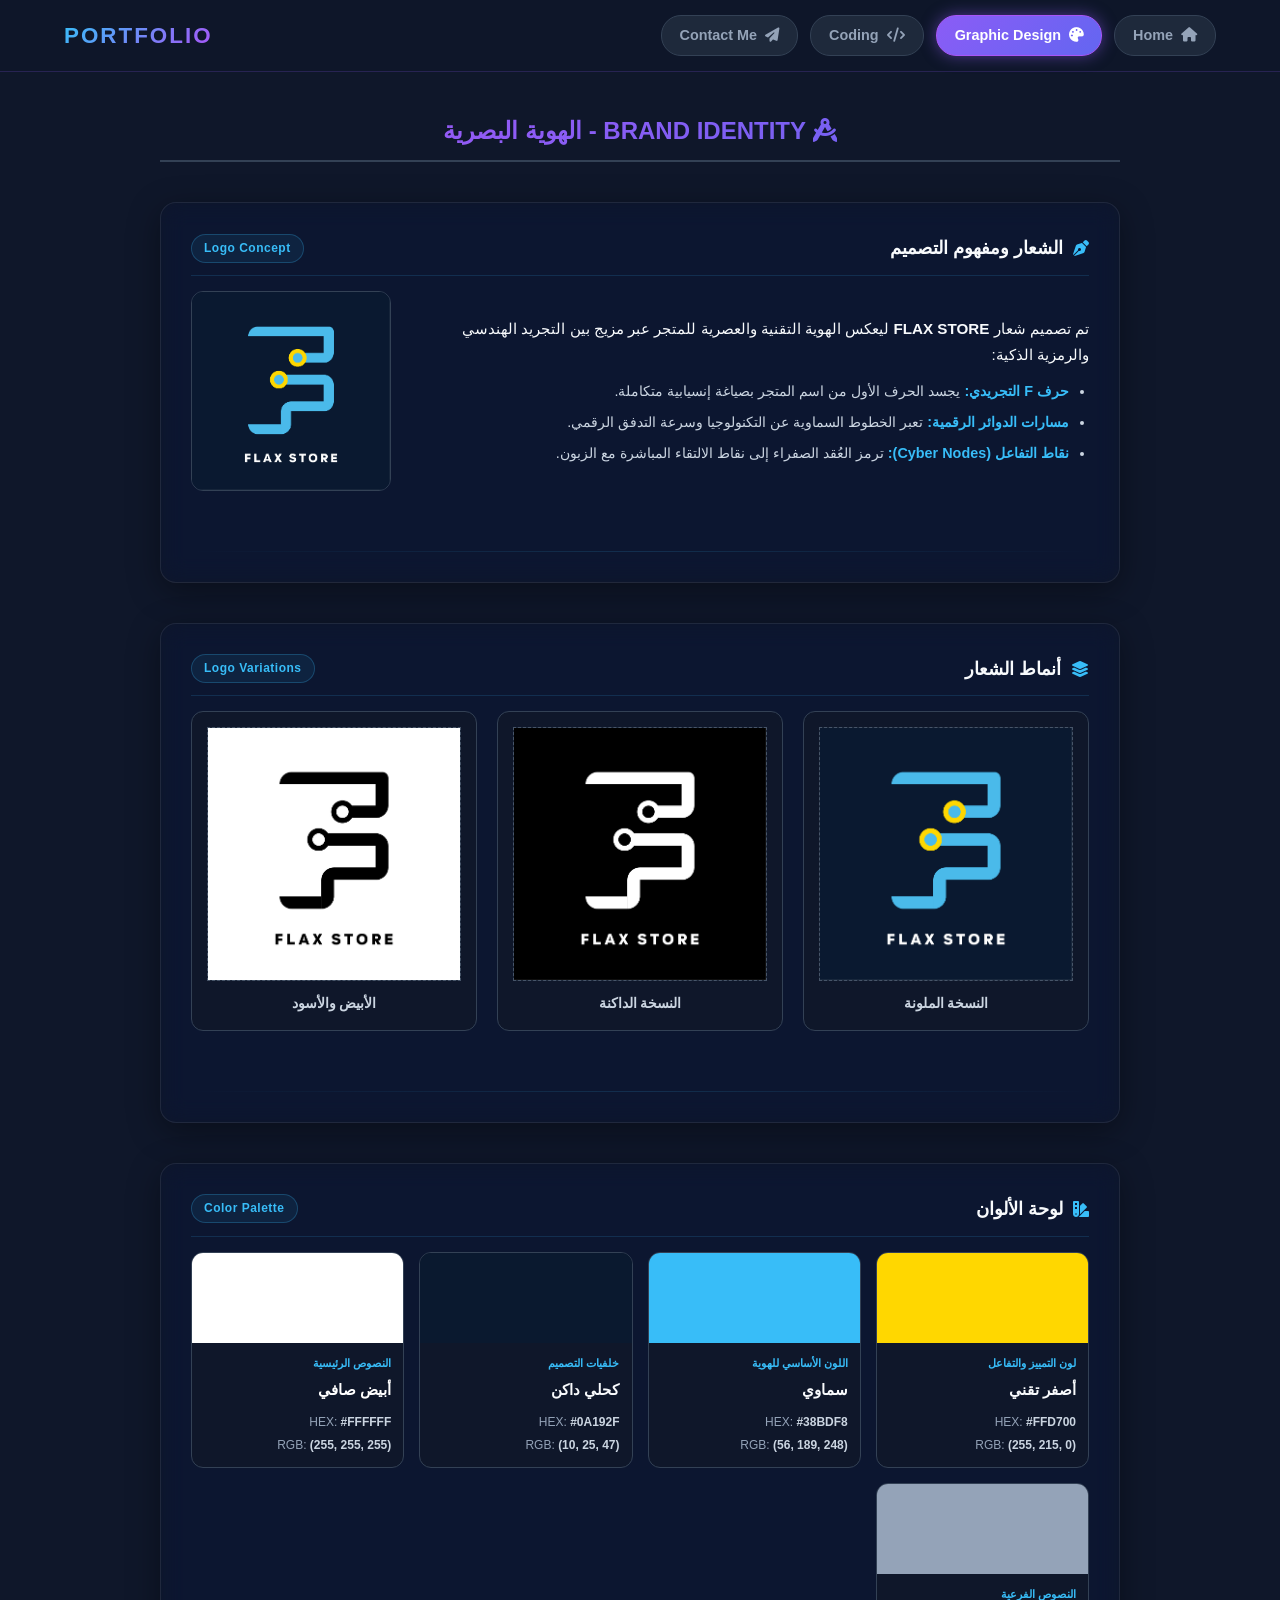
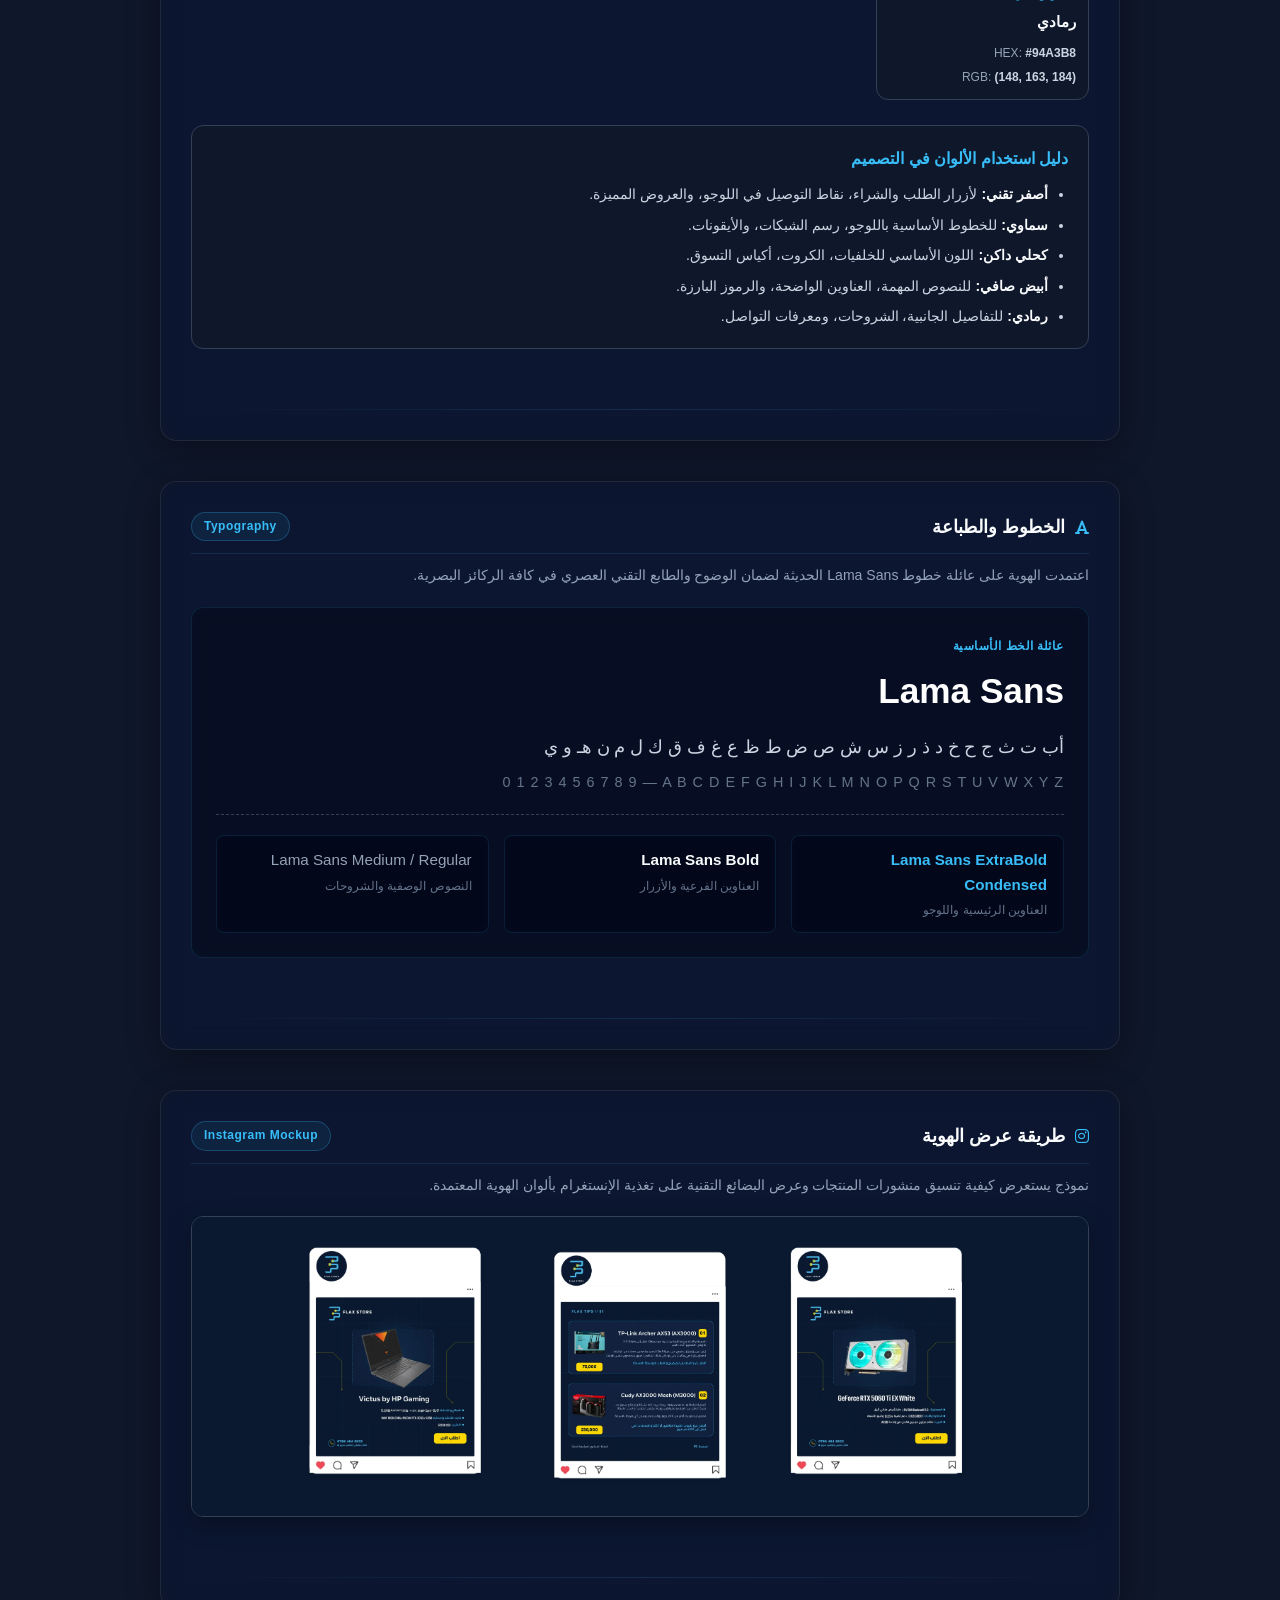
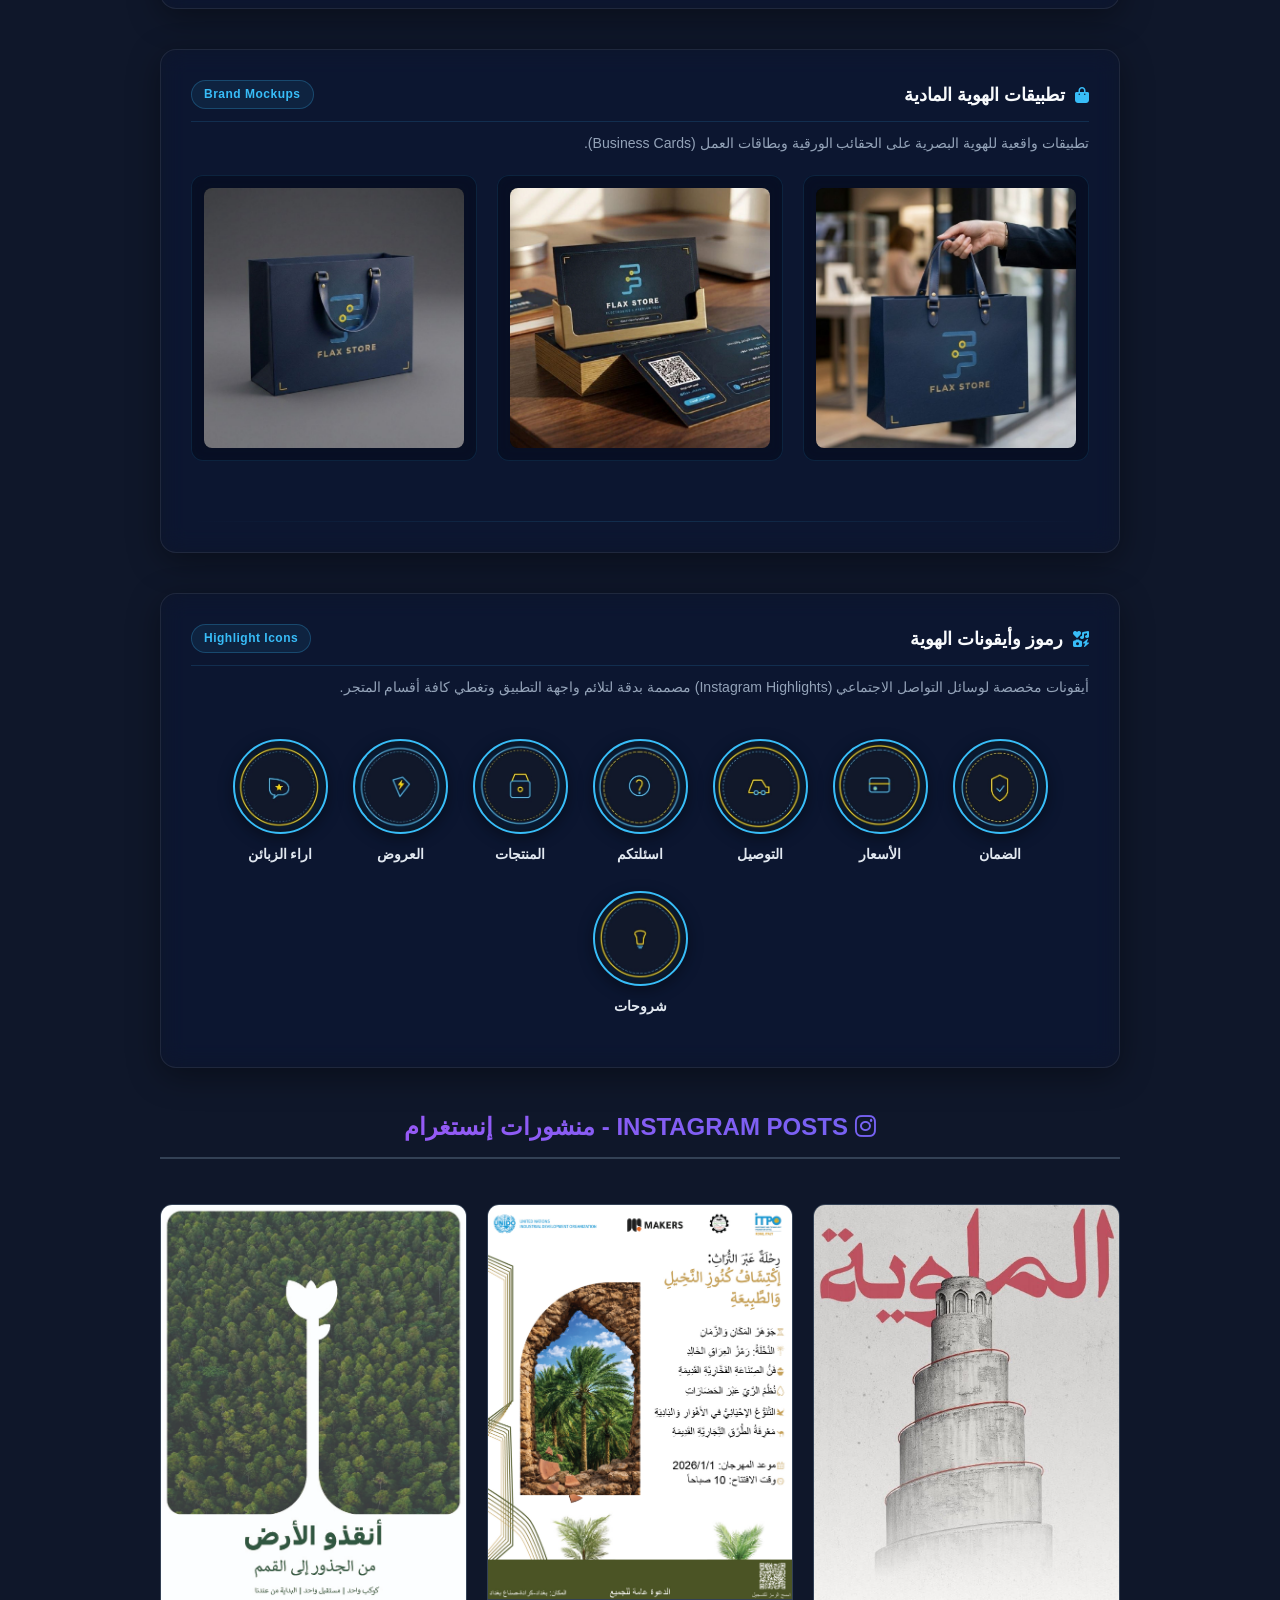
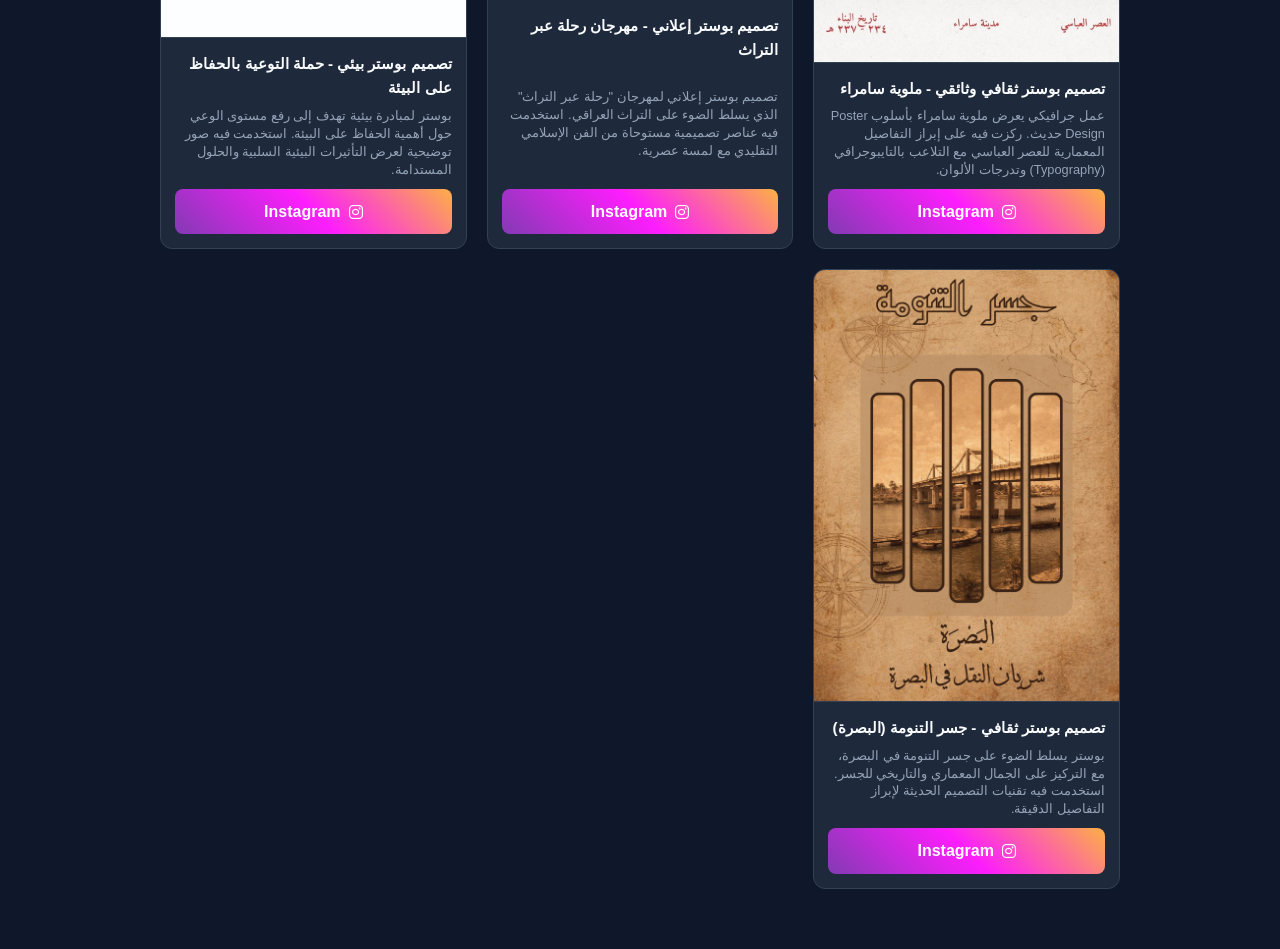
==== commit 81402340: "edit tixt" ====
--- a/design.html
+++ b/design.html
@@ -335,51 +335,54 @@
         <div id="design-projects" class="projects-grid">
 
             <!-- المنشور الأول -->
+            <!-- Add Project To Instagram -->
             <div class="project-card">
                 <img src="project1.jpg" alt="Project 1" class="card-img">
                 <div class="card-content">
-                    <h3>(هنا يوضع نص الشرح)</h3>
-                    <p class="card-desc">(هنا يوضع نص الشرح)</p>
-                    <a href="#" target="_blank" class="social-btn instagram-btn">
+                    <h3>تصميم بوستر ثقافي وثائقي - ملوية سامراء</h3>
+                    <p class="card-desc">عمل جرافيكي يعرض ملوية سامراء بأسلوب Poster Design حديث. ركزت فيه على إبراز
+                        التفاصيل المعمارية للعصر العباسي مع التلاعب بالتايبوجرافي (Typography) وتدرجات الألوان.</p>
+                    <a href="https://www.instagram.com/p/DaTfIrlo-wR/?igsh=b3phZnNqN2s0NmF0" target="_blank"
+                        class="social-btn instagram-btn">
                         <i class="fa-brands fa-instagram"></i>
                         <span>Instagram</span>
                     </a>
                 </div>
             </div>
-
-            <!-- المنشور الثاني -->
             <div class="project-card">
                 <img src="project2.jpg" alt="Project 2" class="card-img">
                 <div class="card-content">
                     <h3>تصميم بوستر إعلاني - مهرجان رحلة عبر التراث</h3>
-                    <p class="card-desc">(هنا يوضع نص الشرح)</p>
-                    <a href="https://www.instagram.com/p/DbA7xOsI5og/" target="_blank" class="social-btn instagram-btn">
+                    <p class="card-desc">تصميم بوستر إعلاني لمهرجان "رحلة عبر التراث" الذي يسلط الضوء على التراث
+                        العراقي. استخدمت فيه عناصر تصميمية مستوحاة من الفن الإسلامي التقليدي مع لمسة عصرية.</p>
+                    <a href="https://www.instagram.com/p/DbA7xOsI5og/?igsh=YzhlM3JxMGtoNGJw" target="_blank"
+                        class="social-btn instagram-btn">
                         <i class="fa-brands fa-instagram"></i>
                         <span>Instagram</span>
                     </a>
                 </div>
             </div>
-
-            <!-- المنشور الثالث -->
             <div class="project-card">
                 <img src="project3.jpg" alt="Project 3" class="card-img">
                 <div class="card-content">
                     <h3>تصميم بوستر بيئي - حملة التوعية بالحفاظ على البيئة</h3>
-                    <p class="card-desc">(هنا يوضع نص الشرح)</p>
-                    <a href="https://www.instagram.com/p/DbIsgcWIkE8/" target="_blank" class="social-btn instagram-btn">
+                    <p class="card-desc">بوستر لمبادرة بيئية تهدف إلى رفع مستوى الوعي حول أهمية الحفاظ على البيئة.
+                        استخدمت فيه صور توضيحية لعرض التأثيرات البيئية السلبية والحلول المستدامة.</p>
+                    <a href="https://www.instagram.com/p/DbIsgcWIkE8/?igsh=MWRoYTZmaTA2bzRsag==" target="_blank"
+                        class="social-btn instagram-btn">
                         <i class="fa-brands fa-instagram"></i>
                         <span>Instagram</span>
                     </a>
                 </div>
             </div>
-
-            <!-- المنشور الرابع -->
             <div class="project-card">
                 <img src="project4.jpg" alt="Project 4" class="card-img">
                 <div class="card-content">
                     <h3>تصميم بوستر ثقافي - جسر التنومة (البصرة)</h3>
-                    <p class="card-desc">(هنا يوضع نص الشرح)</p>
-                    <a href="https://www.instagram.com/p/DbWMCeBIG9b/" target="_blank" class="social-btn instagram-btn">
+                    <p class="card-desc">بوستر يسلط الضوء على جسر التنومة في البصرة، مع التركيز على الجمال المعماري
+                        والتاريخي للجسر. استخدمت فيه تقنيات التصميم الحديثة لإبراز التفاصيل الدقيقة.</p>
+                    <a href="https://www.instagram.com/p/DbWMCeBIG9b/?igsh=MXR4ZWowZWd1Z2dydg==" target="_blank"
+                        class="social-btn instagram-btn">
                         <i class="fa-brands fa-instagram"></i>
                         <span>Instagram</span>
                     </a>
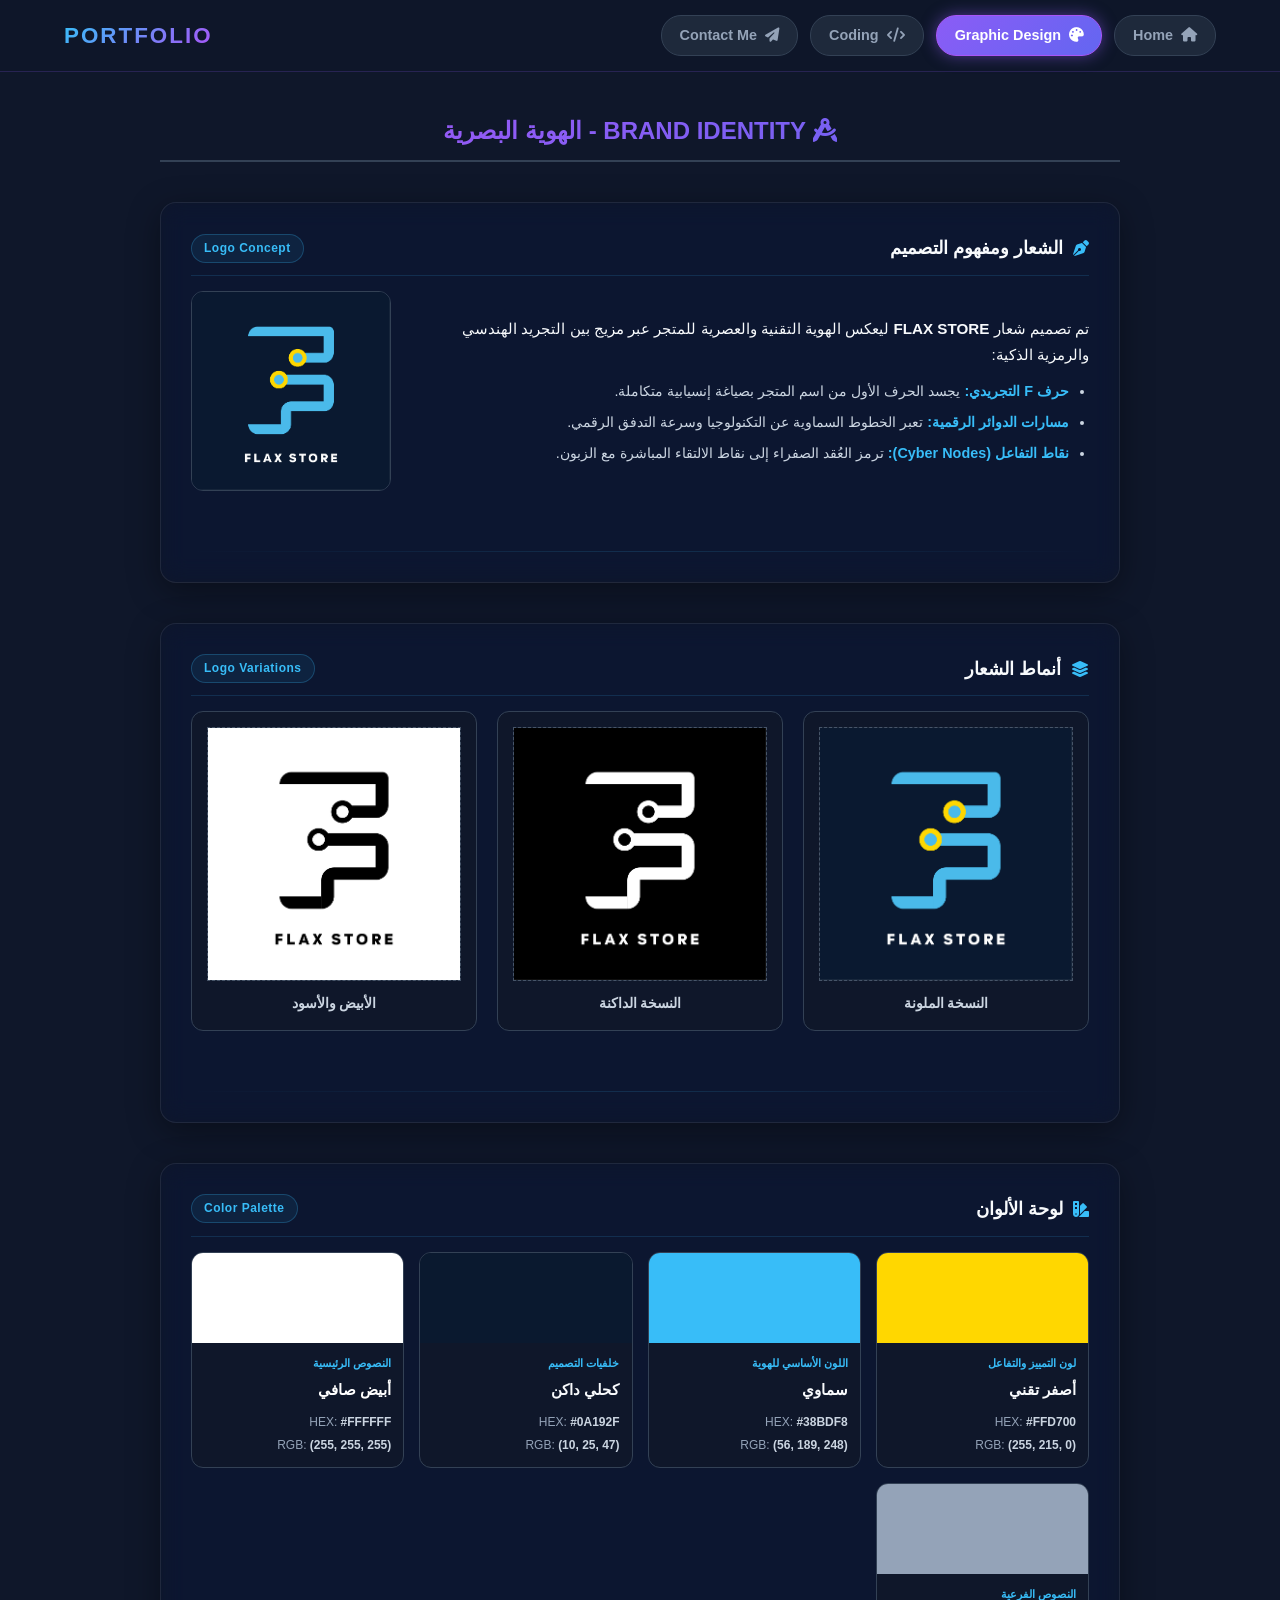
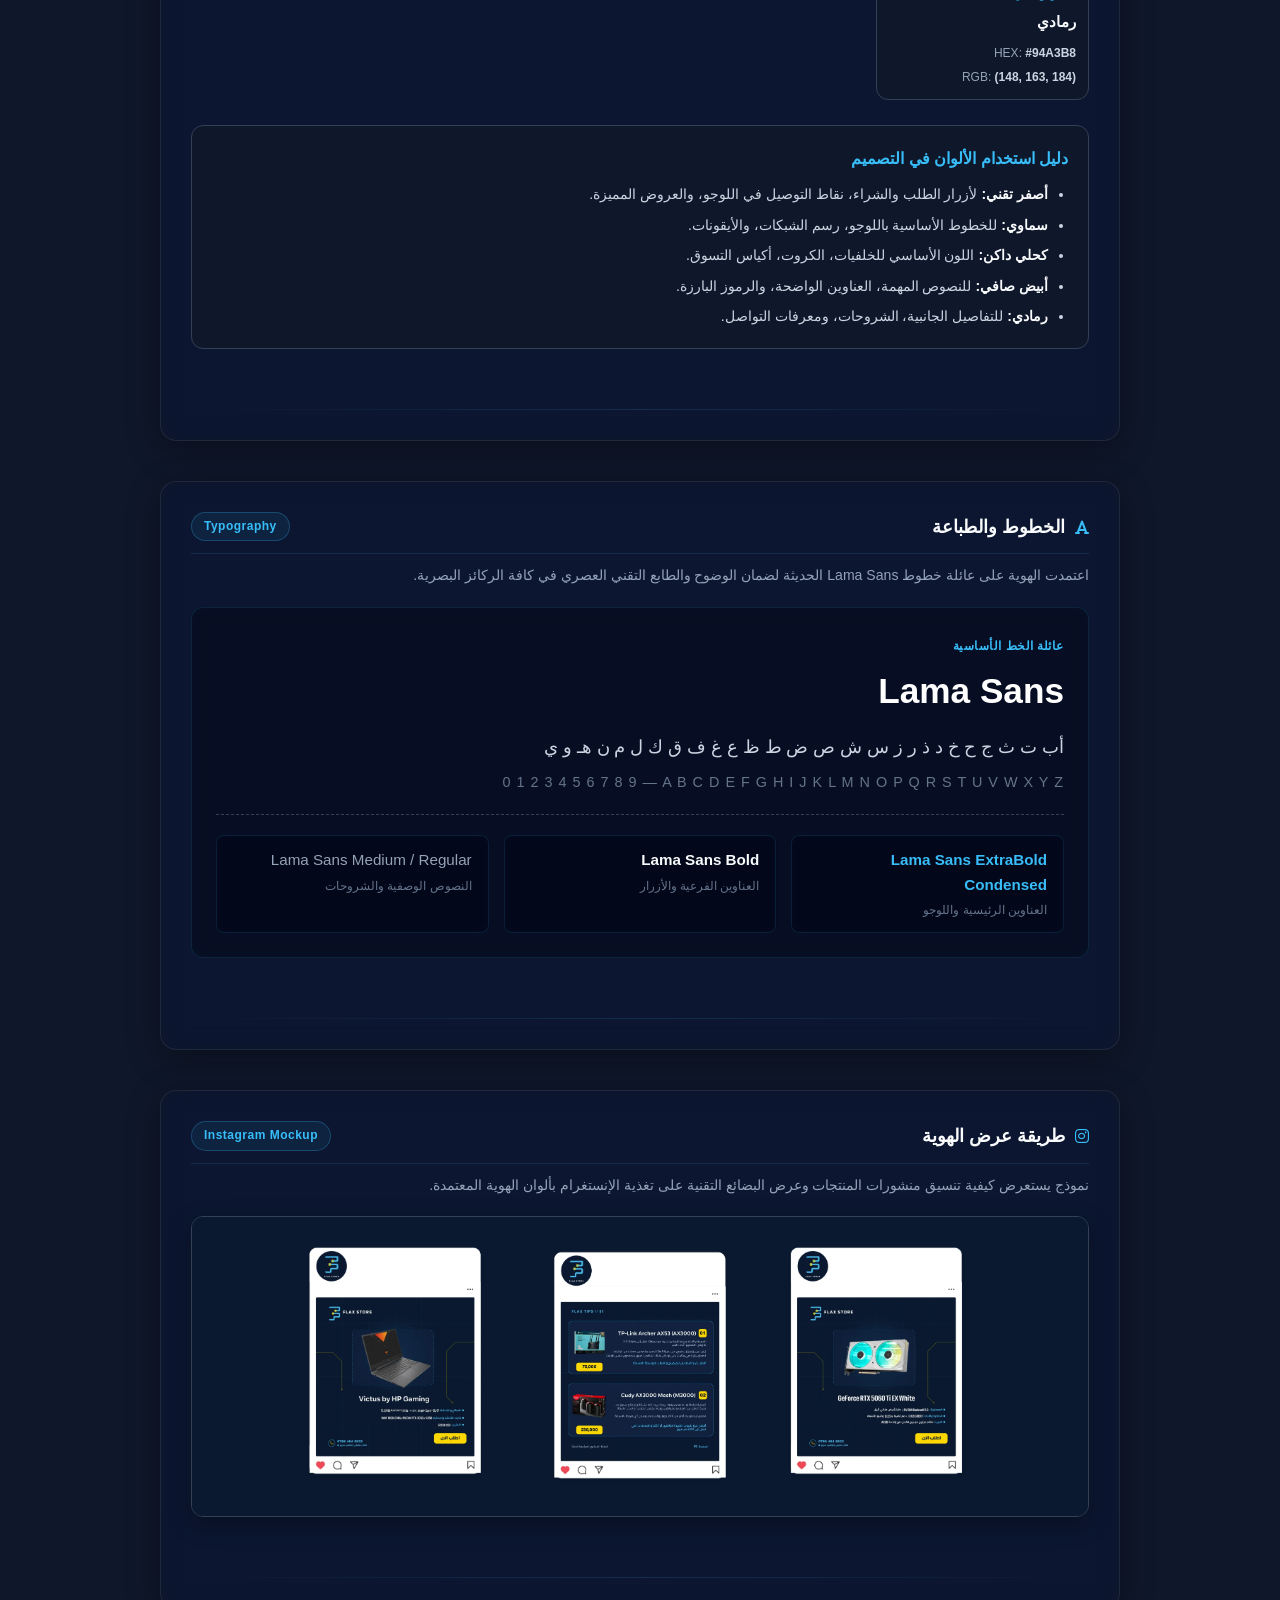
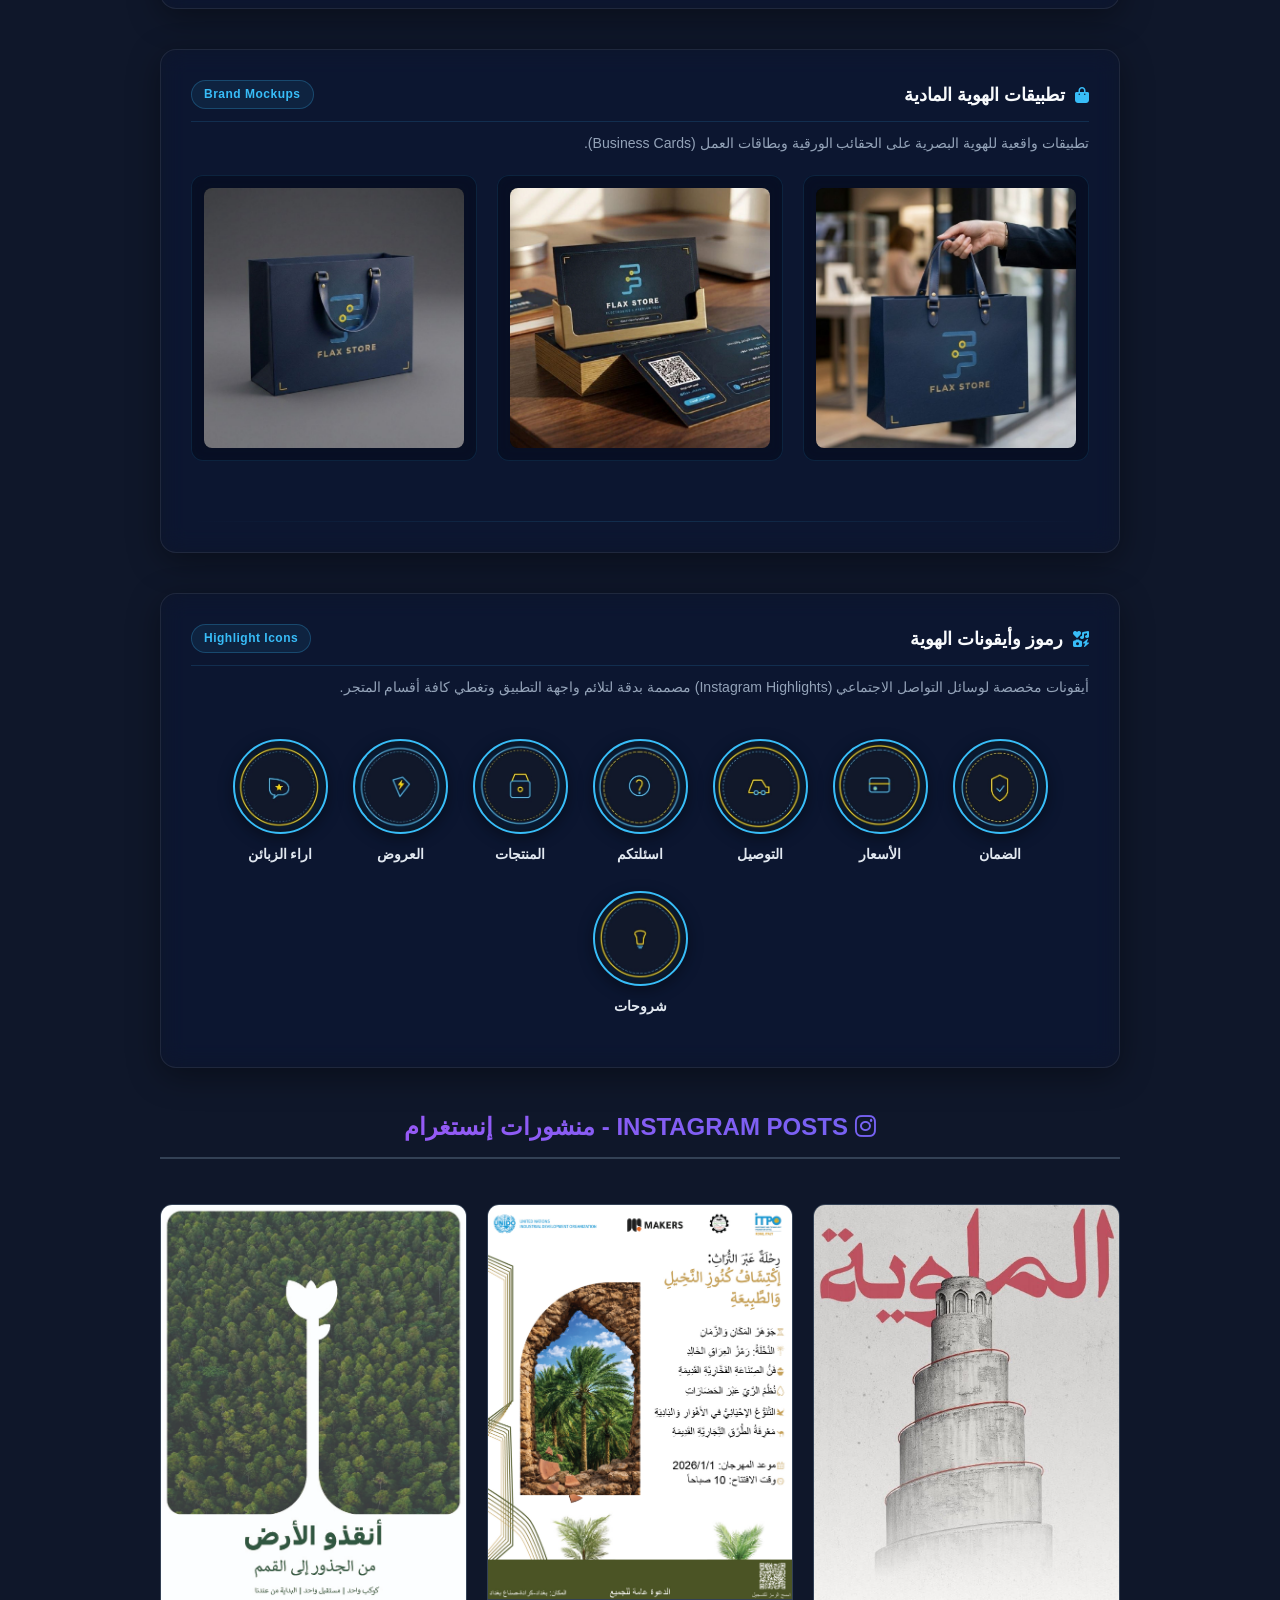
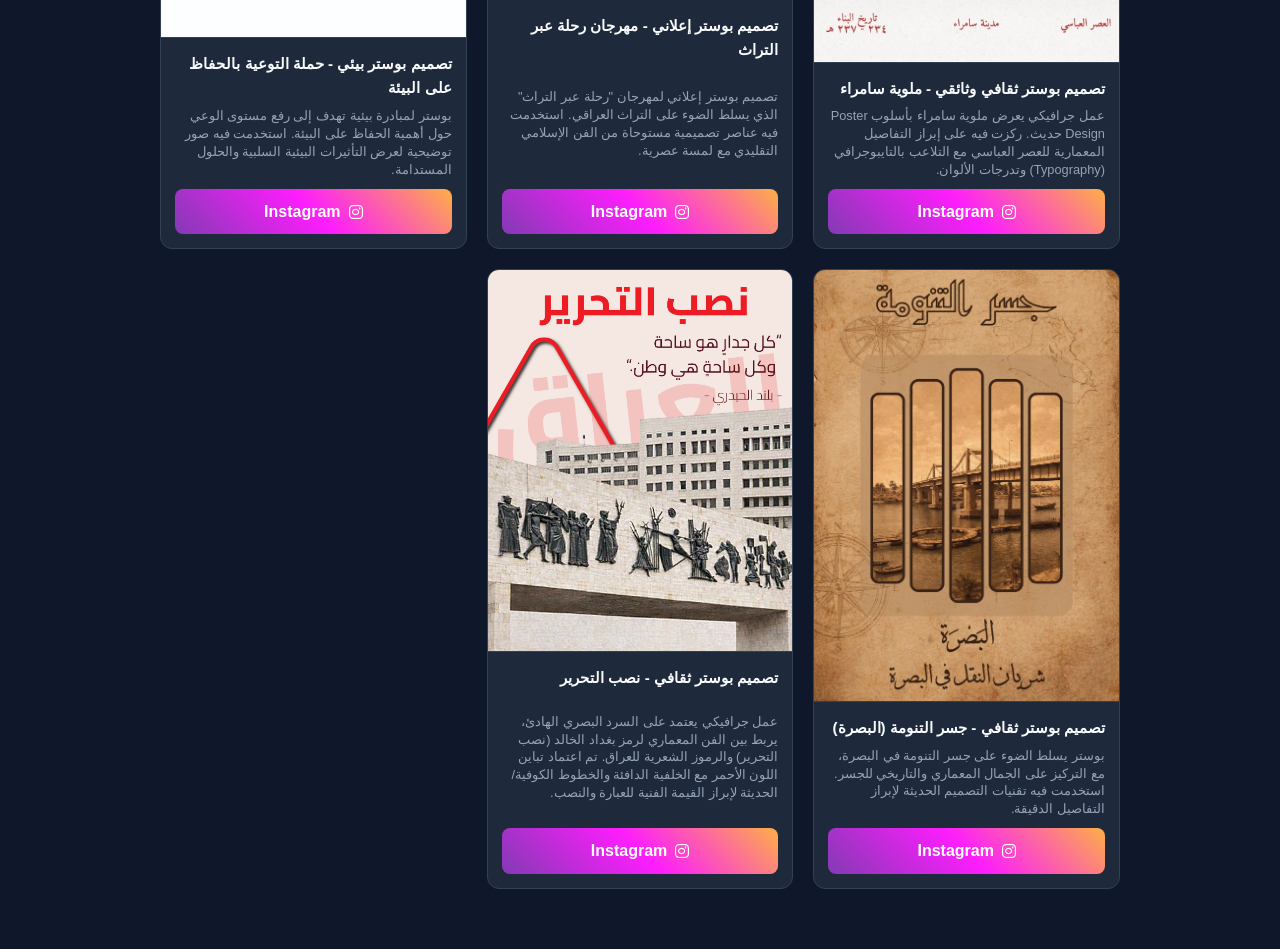
==== commit 20a3fe17: "add project to insInstagram" ====
--- a/design.html
+++ b/design.html
@@ -375,6 +375,7 @@
                     </a>
                 </div>
             </div>
+
             <div class="project-card">
                 <img src="project4.jpg" alt="Project 4" class="card-img">
                 <div class="card-content">
@@ -389,6 +390,22 @@
                 </div>
             </div>
 
+
+            <div class="project-card">
+                <img src="project5.jpg" alt="Project 5" class="card-img">
+                <div class="card-content">
+                    <h3>تصميم بوستر ثقافي - نصب التحرير</h3>
+                    <p class="card-desc">عمل جرافيكي يعتمد على السرد البصري الهادئ، يربط بين الفن المعماري لرمز بغداد
+                        الخالد (نصب التحرير) والرموز الشعرية للعراق. تم اعتماد تباين اللون الأحمر مع الخلفية الدافئة
+                        والخطوط الكوفية/الحديثة لإبراز القيمة الفنية للعبارة والنصب.</p>
+                    <a href="https://www.instagram.com/p/DeKI2WEoTBn/?utm_source=ig_web_copy_link&stkn=NTc4MTIwNjQ2YQ==" target="_blank"
+                        class="social-btn instagram-btn">
+                        <i class="fa-brands fa-instagram"></i>
+                        <span>Instagram</span>
+                    </a>
+                </div>
+            </div>
+
         </div>
 
     </main>
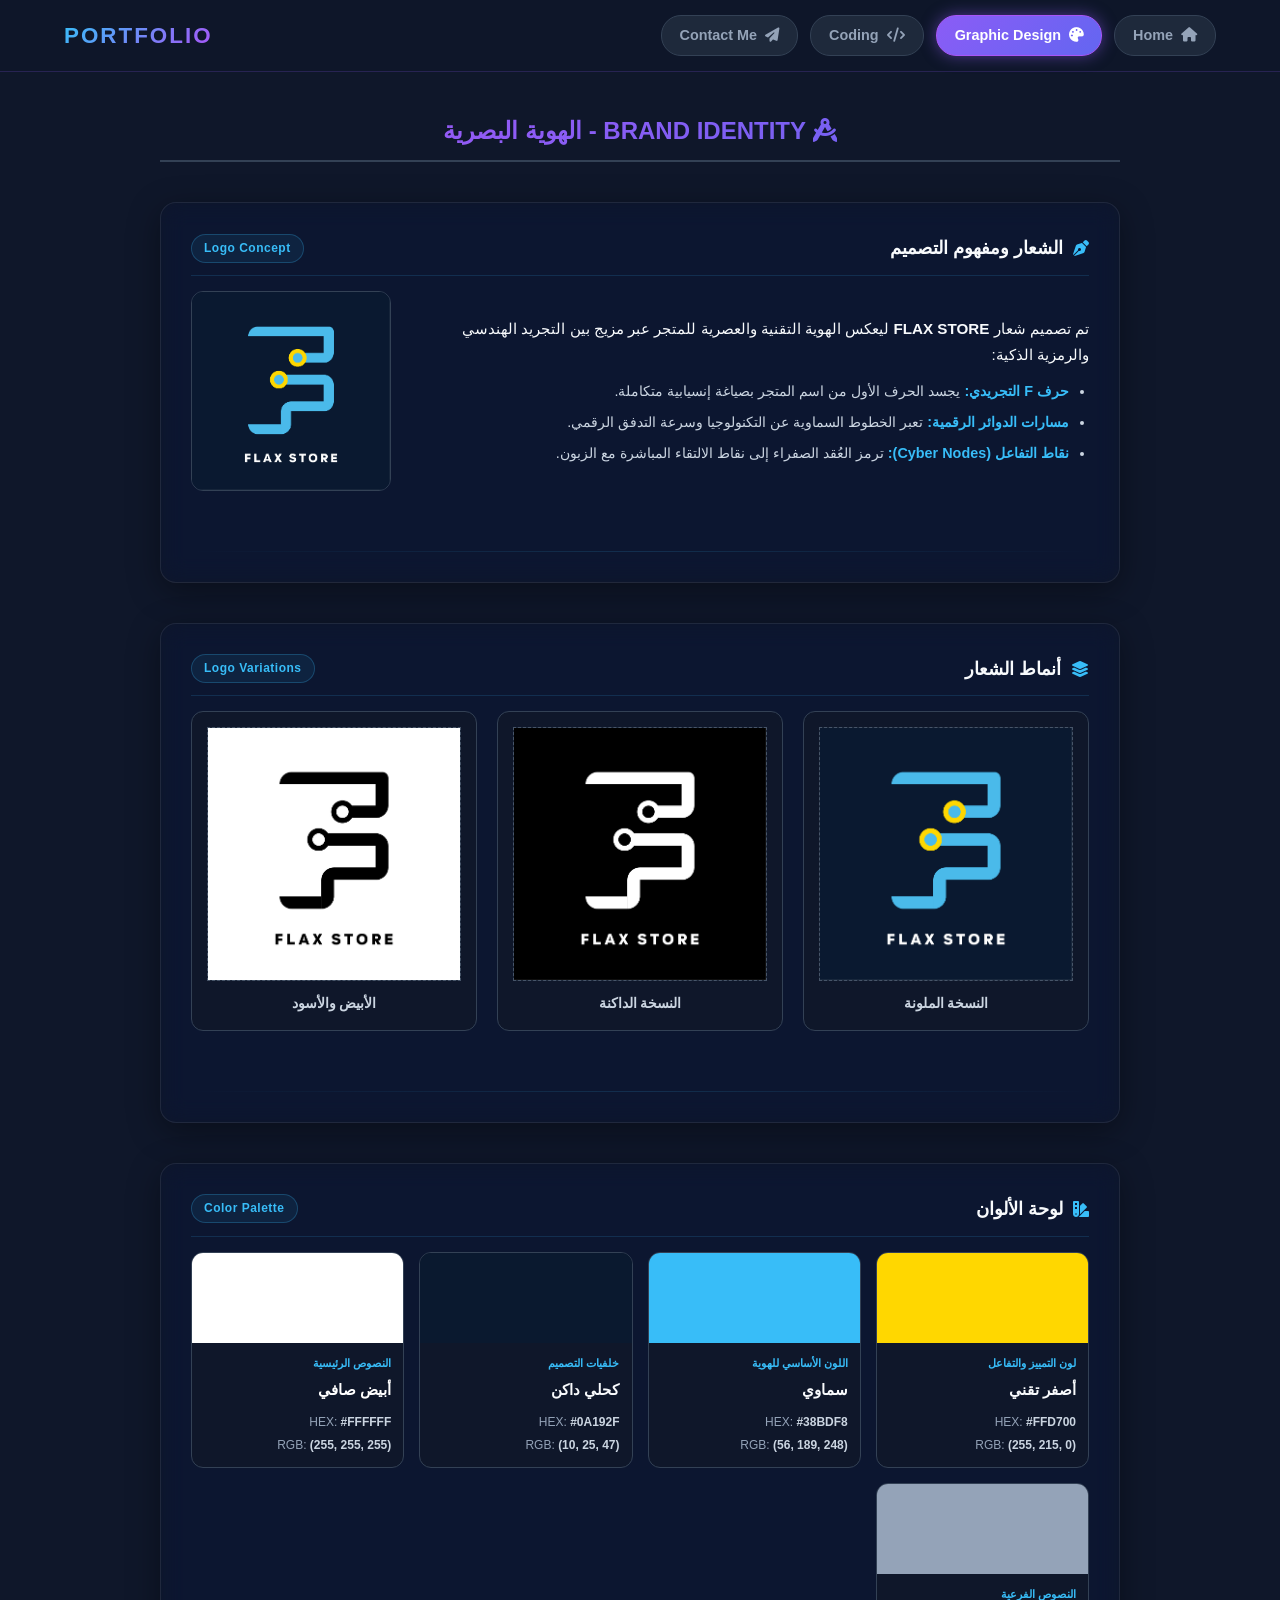
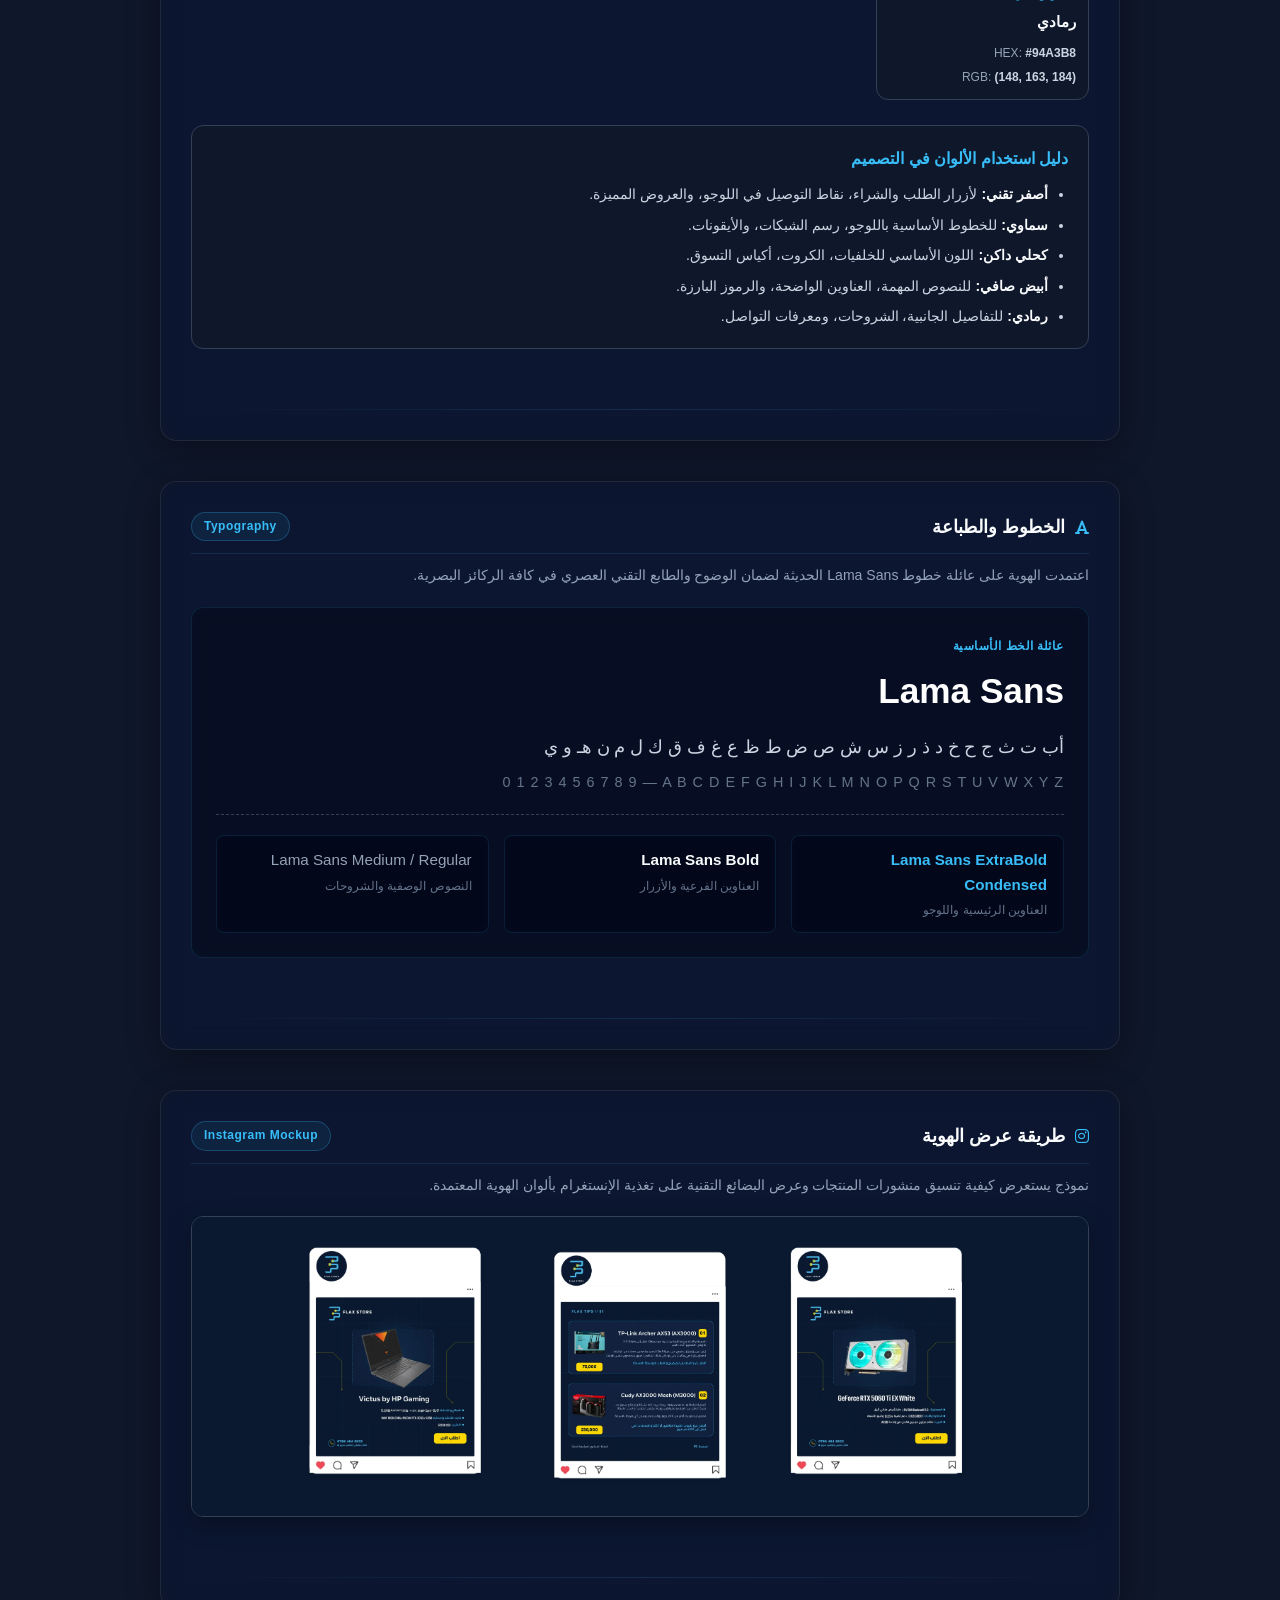
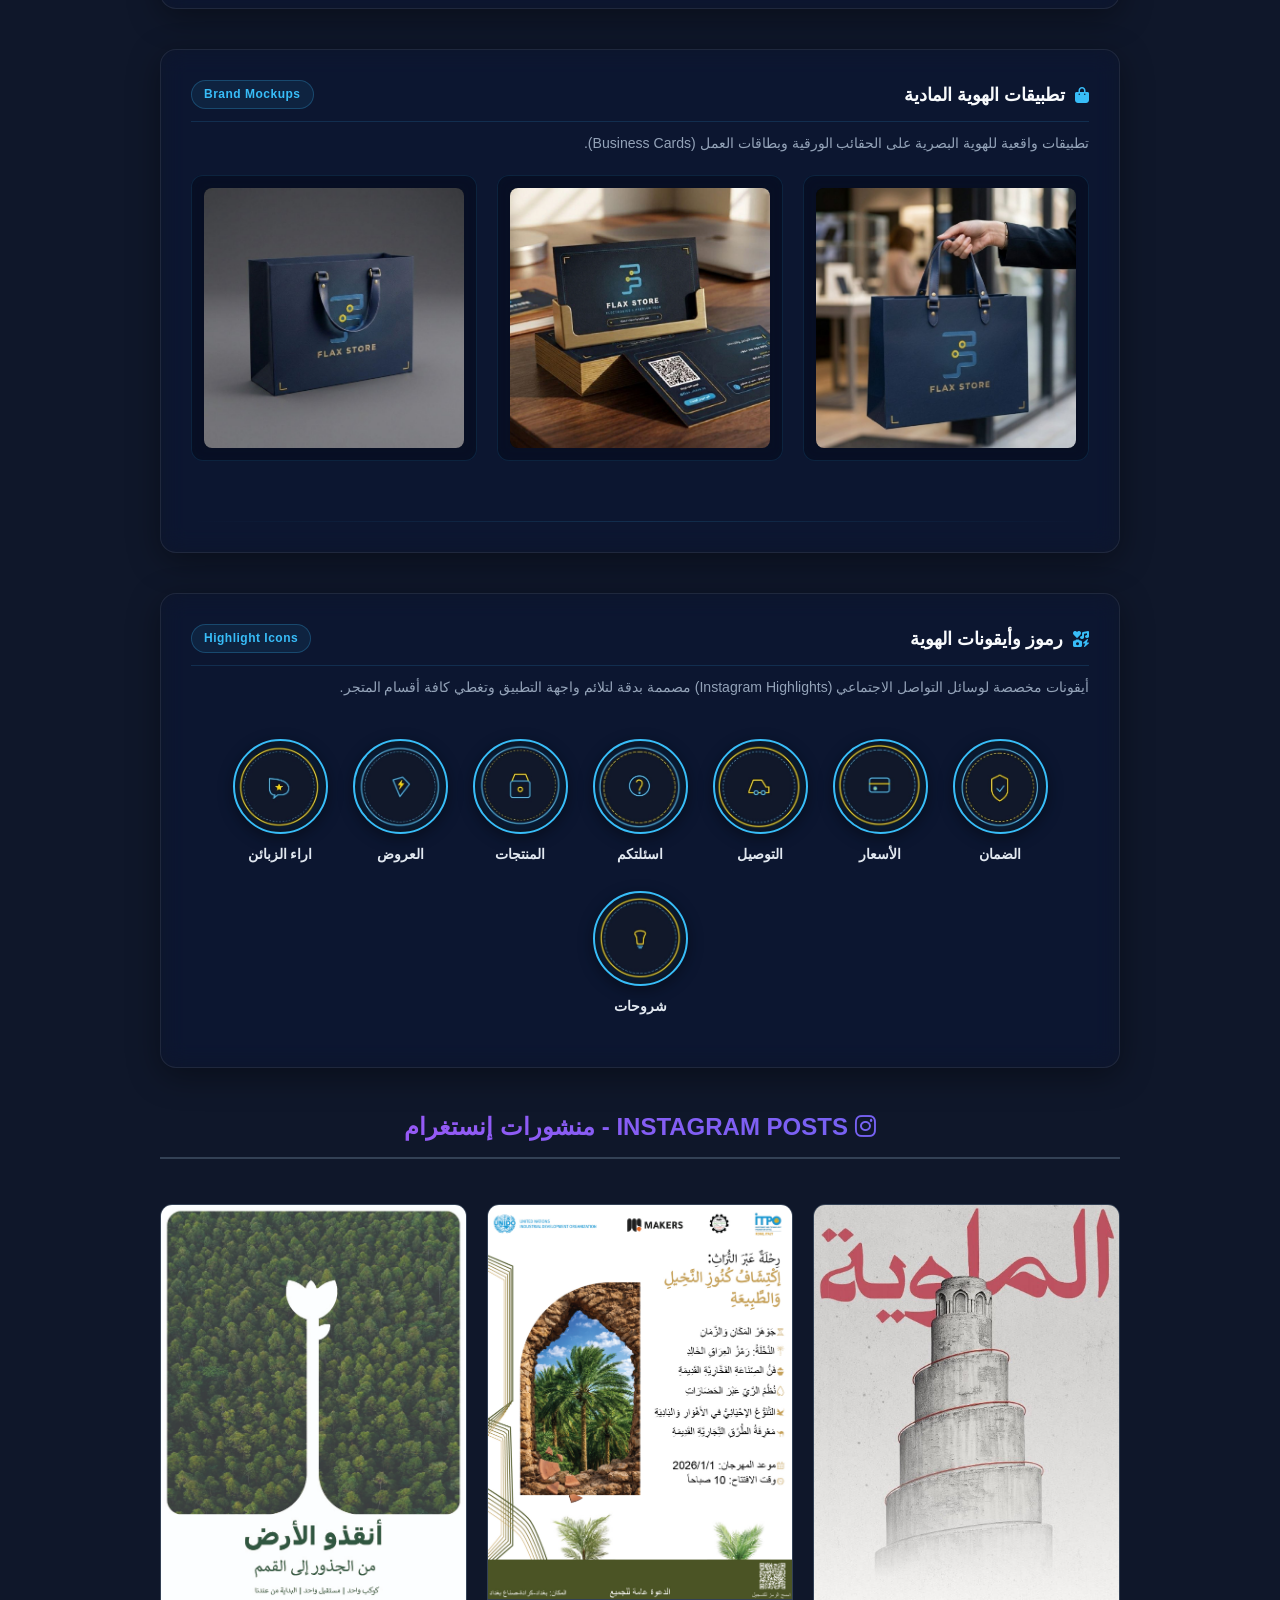
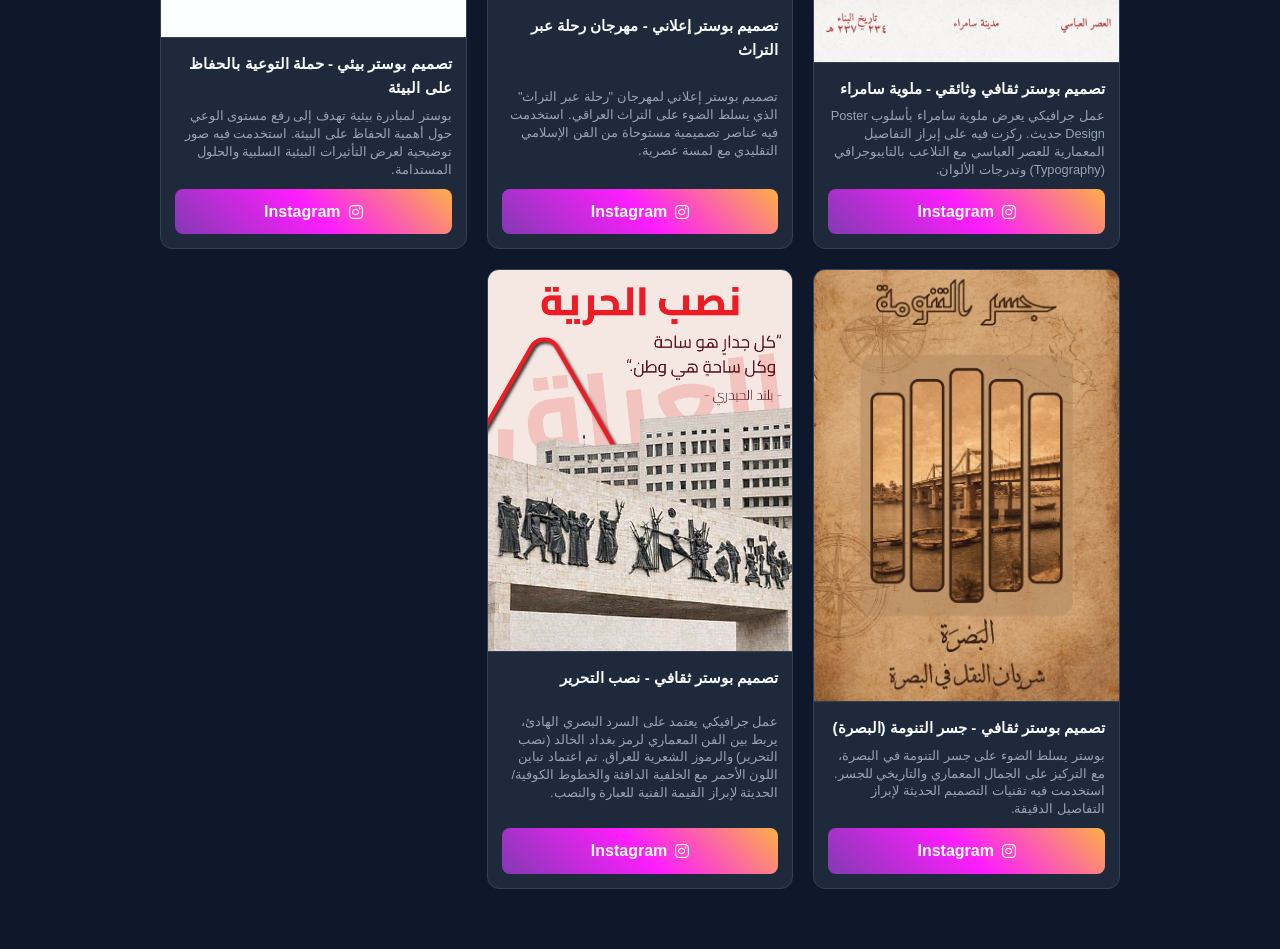
==== commit e0c09433: "Add Liberty Monument poster to Graphic Design section" ====
--- a/design.html
+++ b/design.html
@@ -398,7 +398,7 @@
                     <p class="card-desc">عمل جرافيكي يعتمد على السرد البصري الهادئ، يربط بين الفن المعماري لرمز بغداد
                         الخالد (نصب التحرير) والرموز الشعرية للعراق. تم اعتماد تباين اللون الأحمر مع الخلفية الدافئة
                         والخطوط الكوفية/الحديثة لإبراز القيمة الفنية للعبارة والنصب.</p>
-                    <a href="https://www.instagram.com/p/DeKI2WEoTBn/?utm_source=ig_web_copy_link&stkn=NTc4MTIwNjQ2YQ==" target="_blank"
+                    <a href="https://www.instagram.com/p/DeKNGaDIgPY/?utm_source=ig_web_copy_link&stkn=NTc4MTIwNjQ2YQ==" target="_blank"
                         class="social-btn instagram-btn">
                         <i class="fa-brands fa-instagram"></i>
                         <span>Instagram</span>
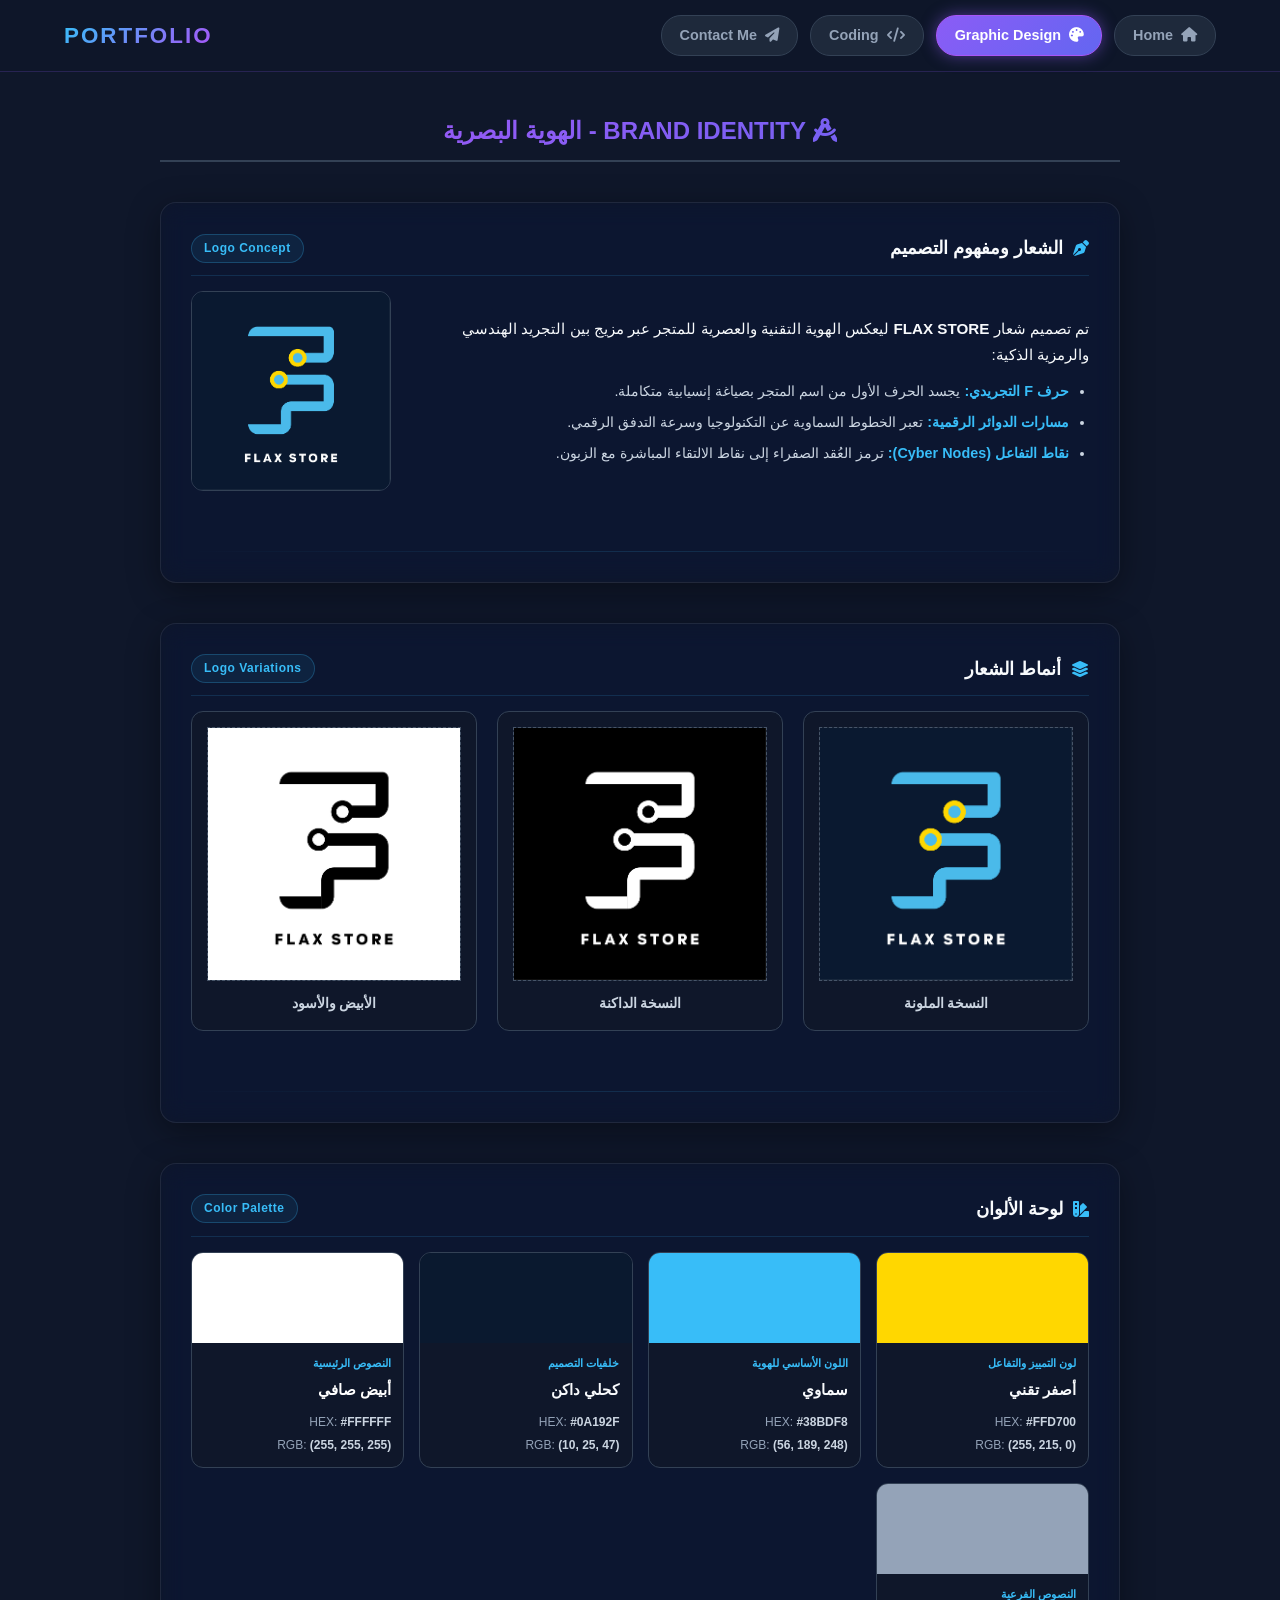
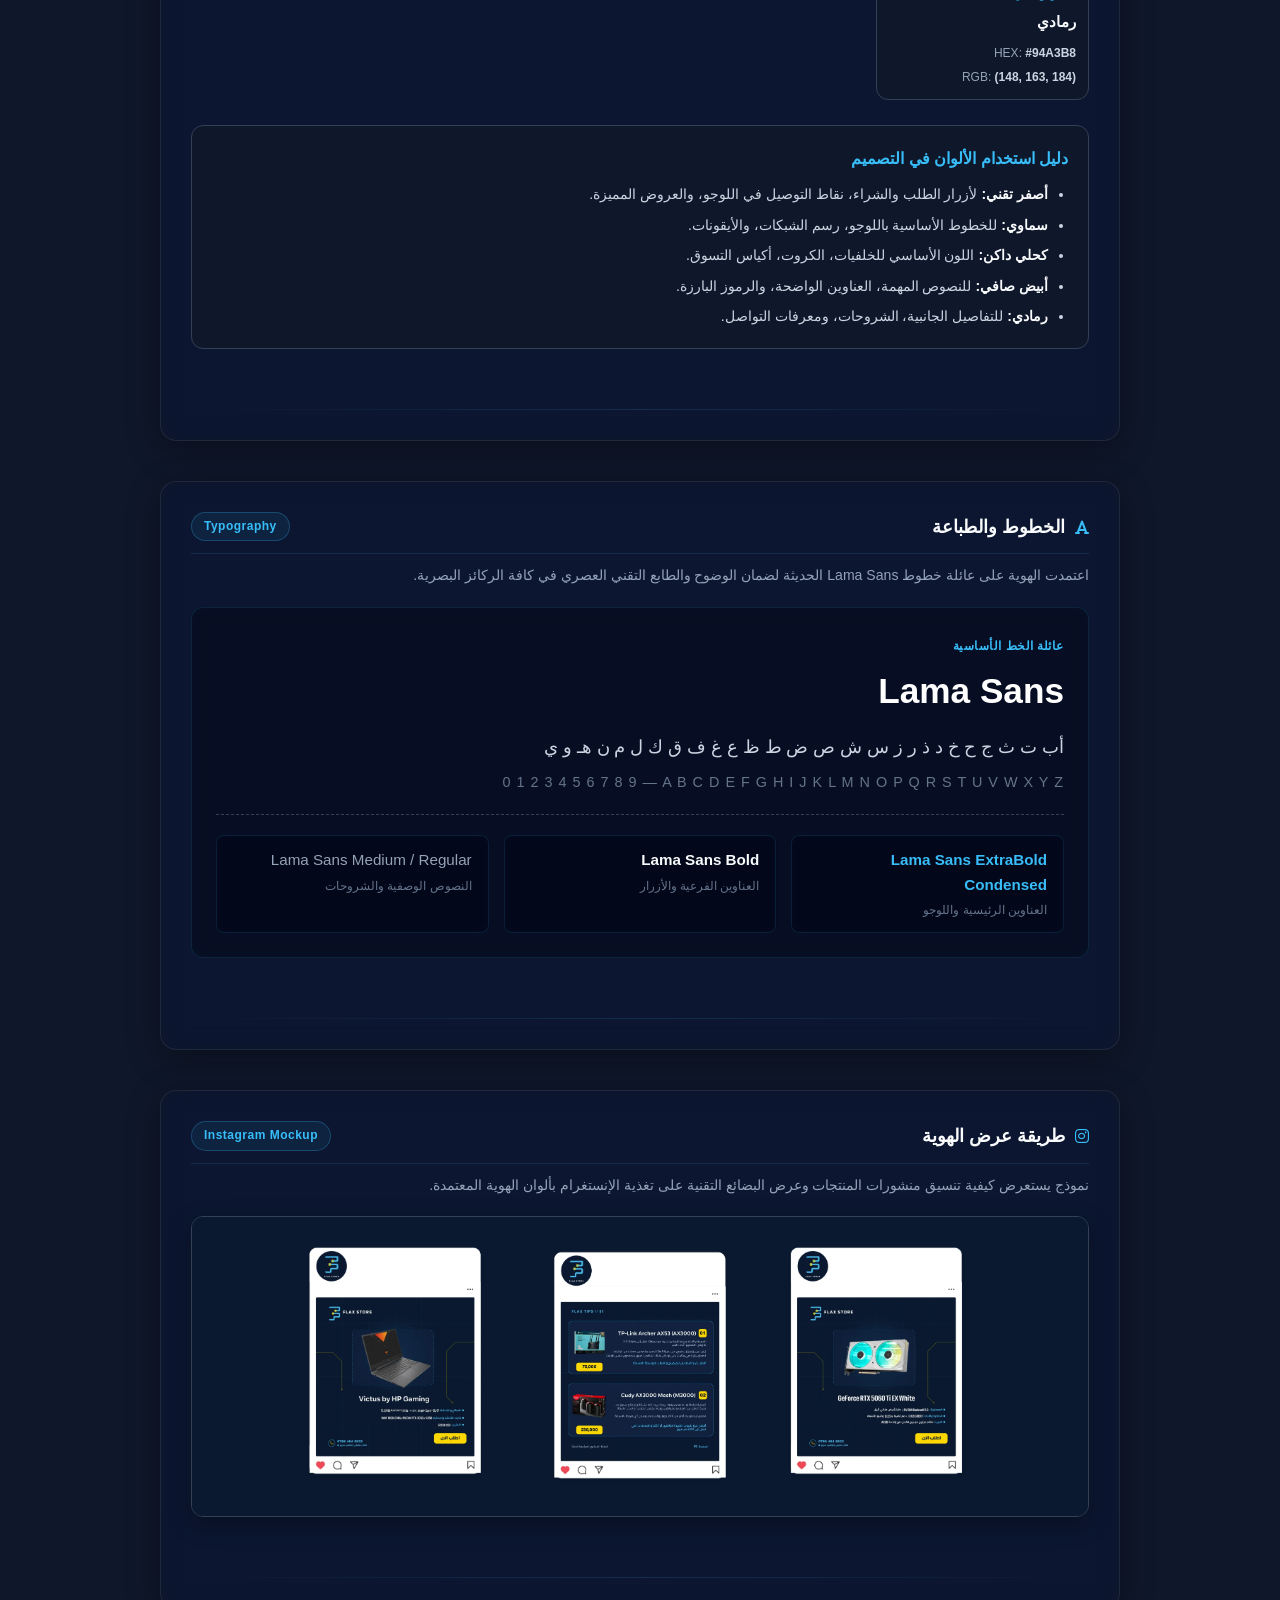
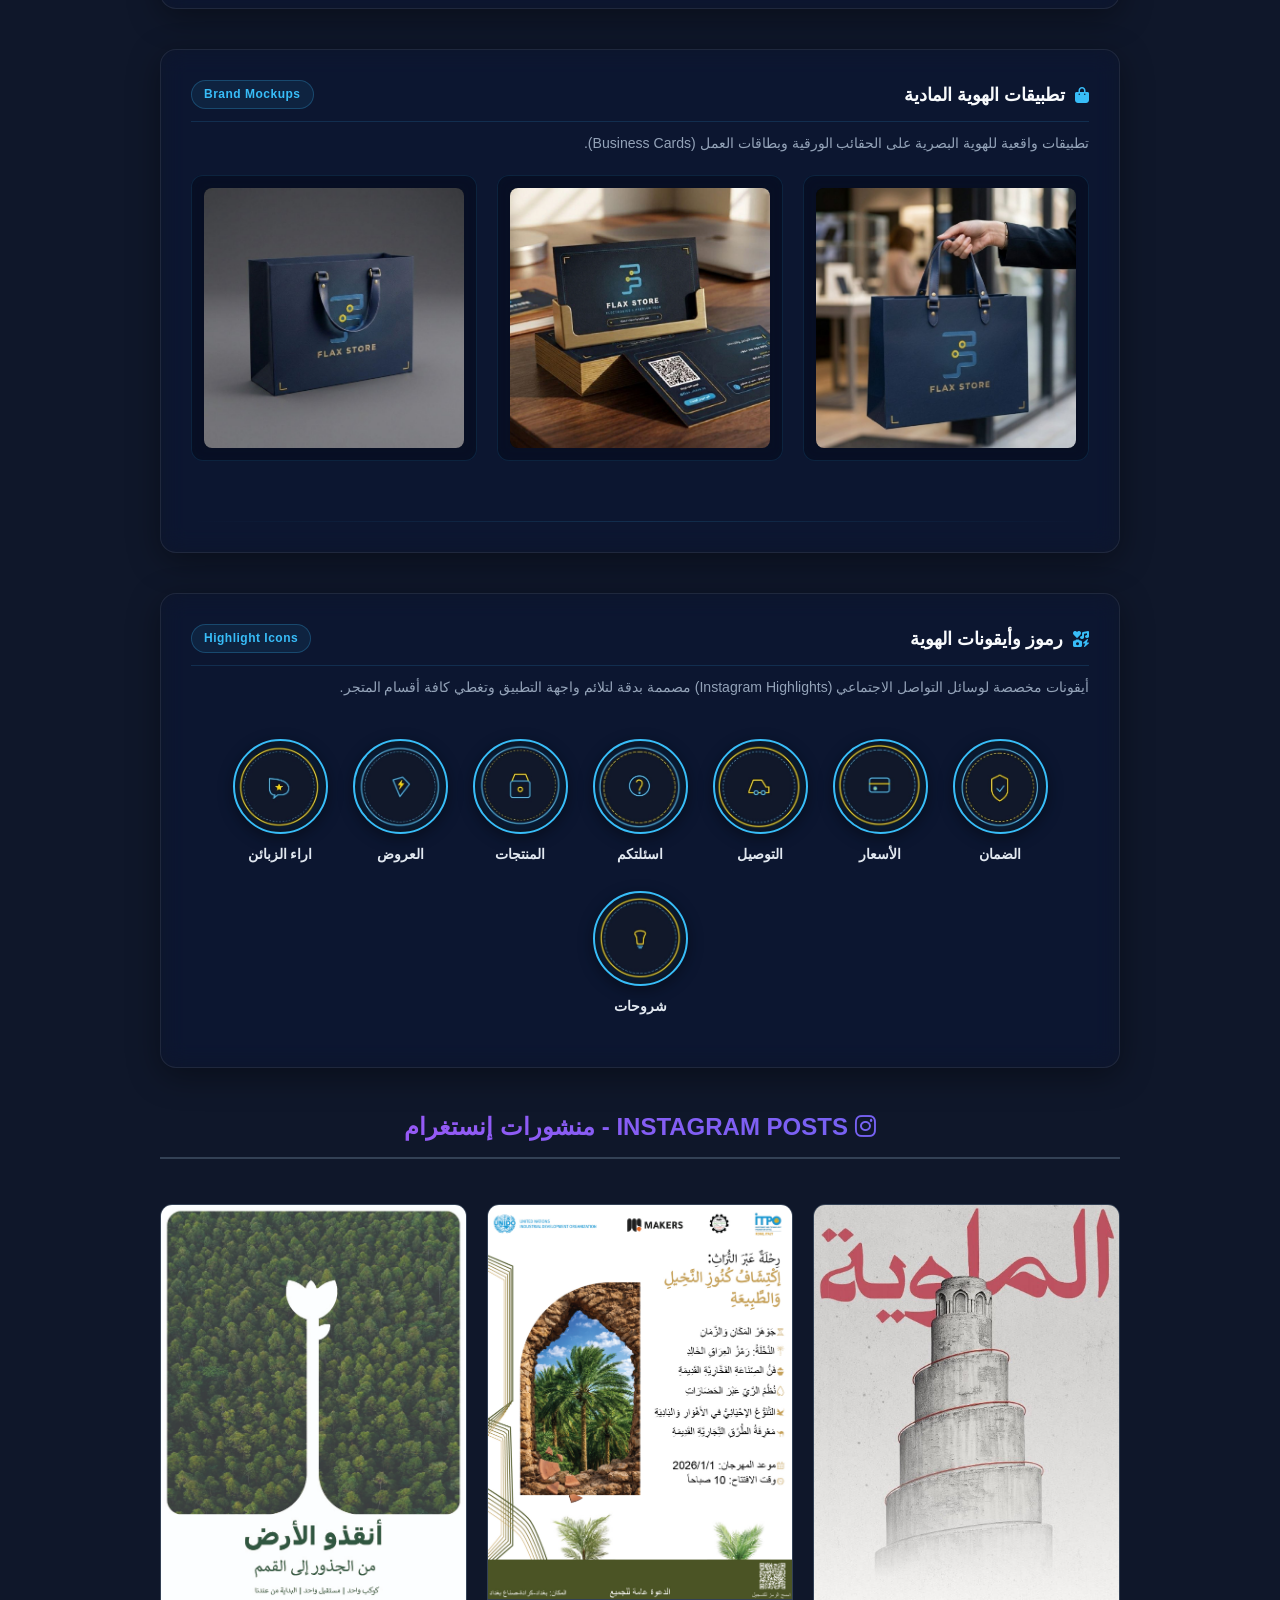
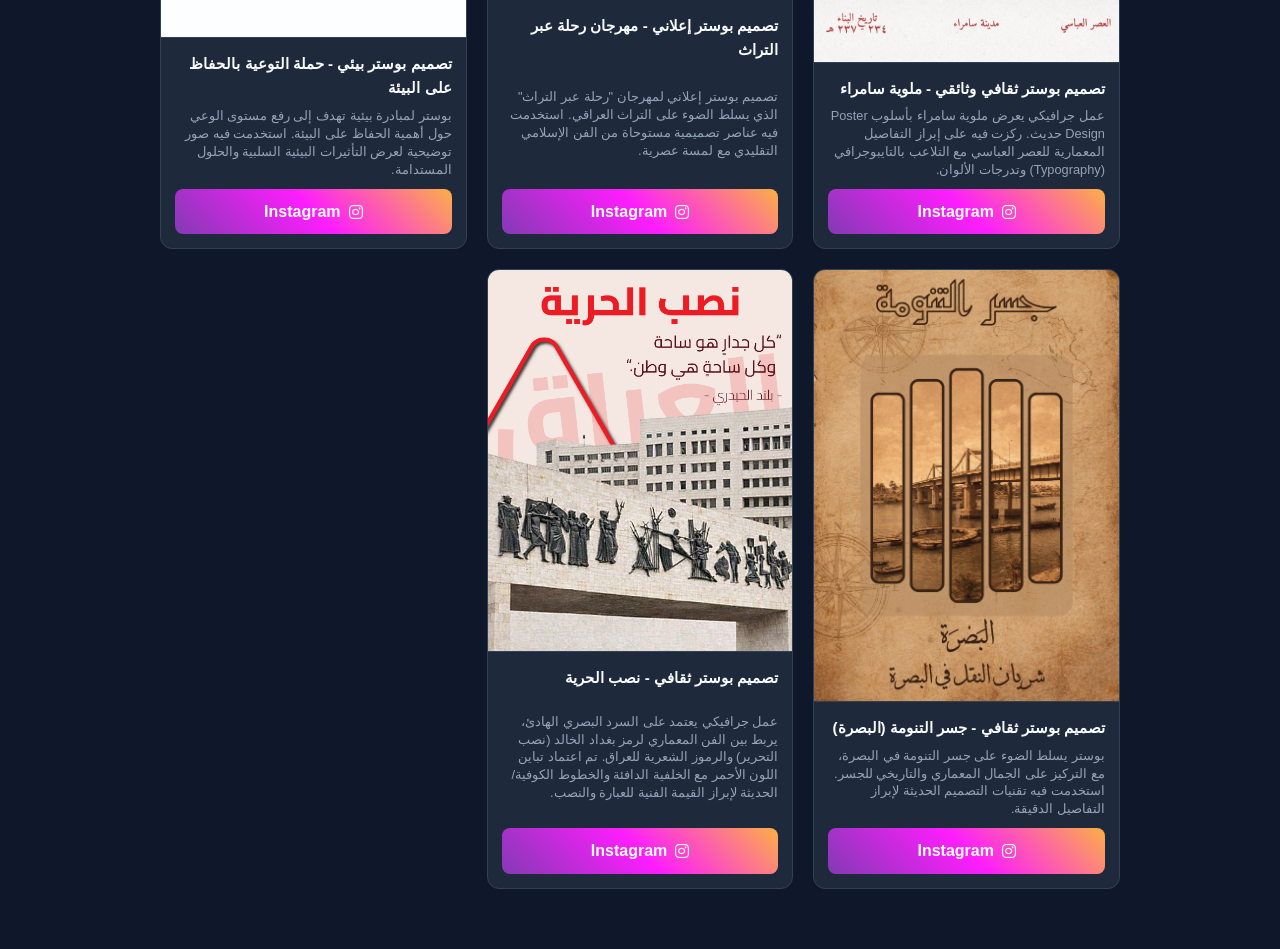
==== commit f944f3ca: "Add Liberty Monument poster to Graphic Design section" ====
--- a/design.html
+++ b/design.html
@@ -394,7 +394,7 @@
             <div class="project-card">
                 <img src="project5.jpg" alt="Project 5" class="card-img">
                 <div class="card-content">
-                    <h3>تصميم بوستر ثقافي - نصب التحرير</h3>
+                    <h3>تصميم بوستر ثقافي - نصب الحرية</h3>
                     <p class="card-desc">عمل جرافيكي يعتمد على السرد البصري الهادئ، يربط بين الفن المعماري لرمز بغداد
                         الخالد (نصب التحرير) والرموز الشعرية للعراق. تم اعتماد تباين اللون الأحمر مع الخلفية الدافئة
                         والخطوط الكوفية/الحديثة لإبراز القيمة الفنية للعبارة والنصب.</p>
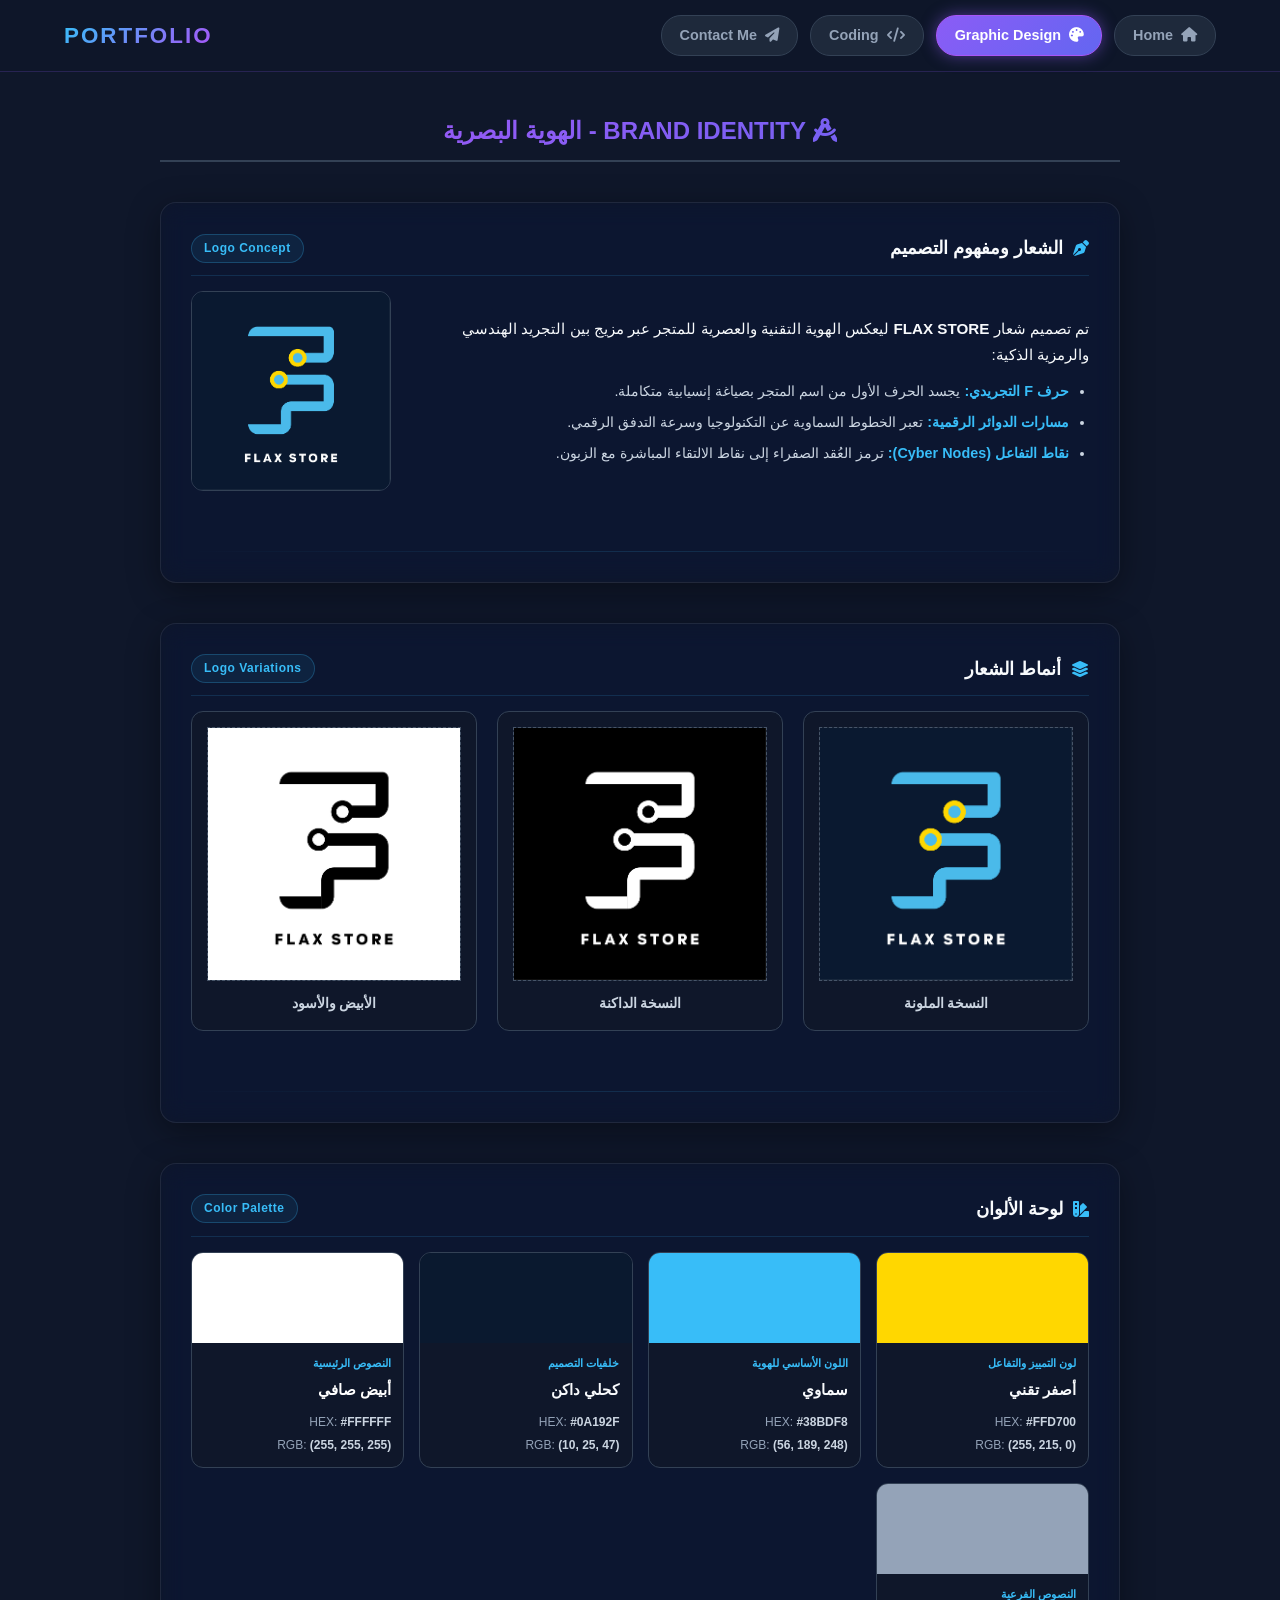
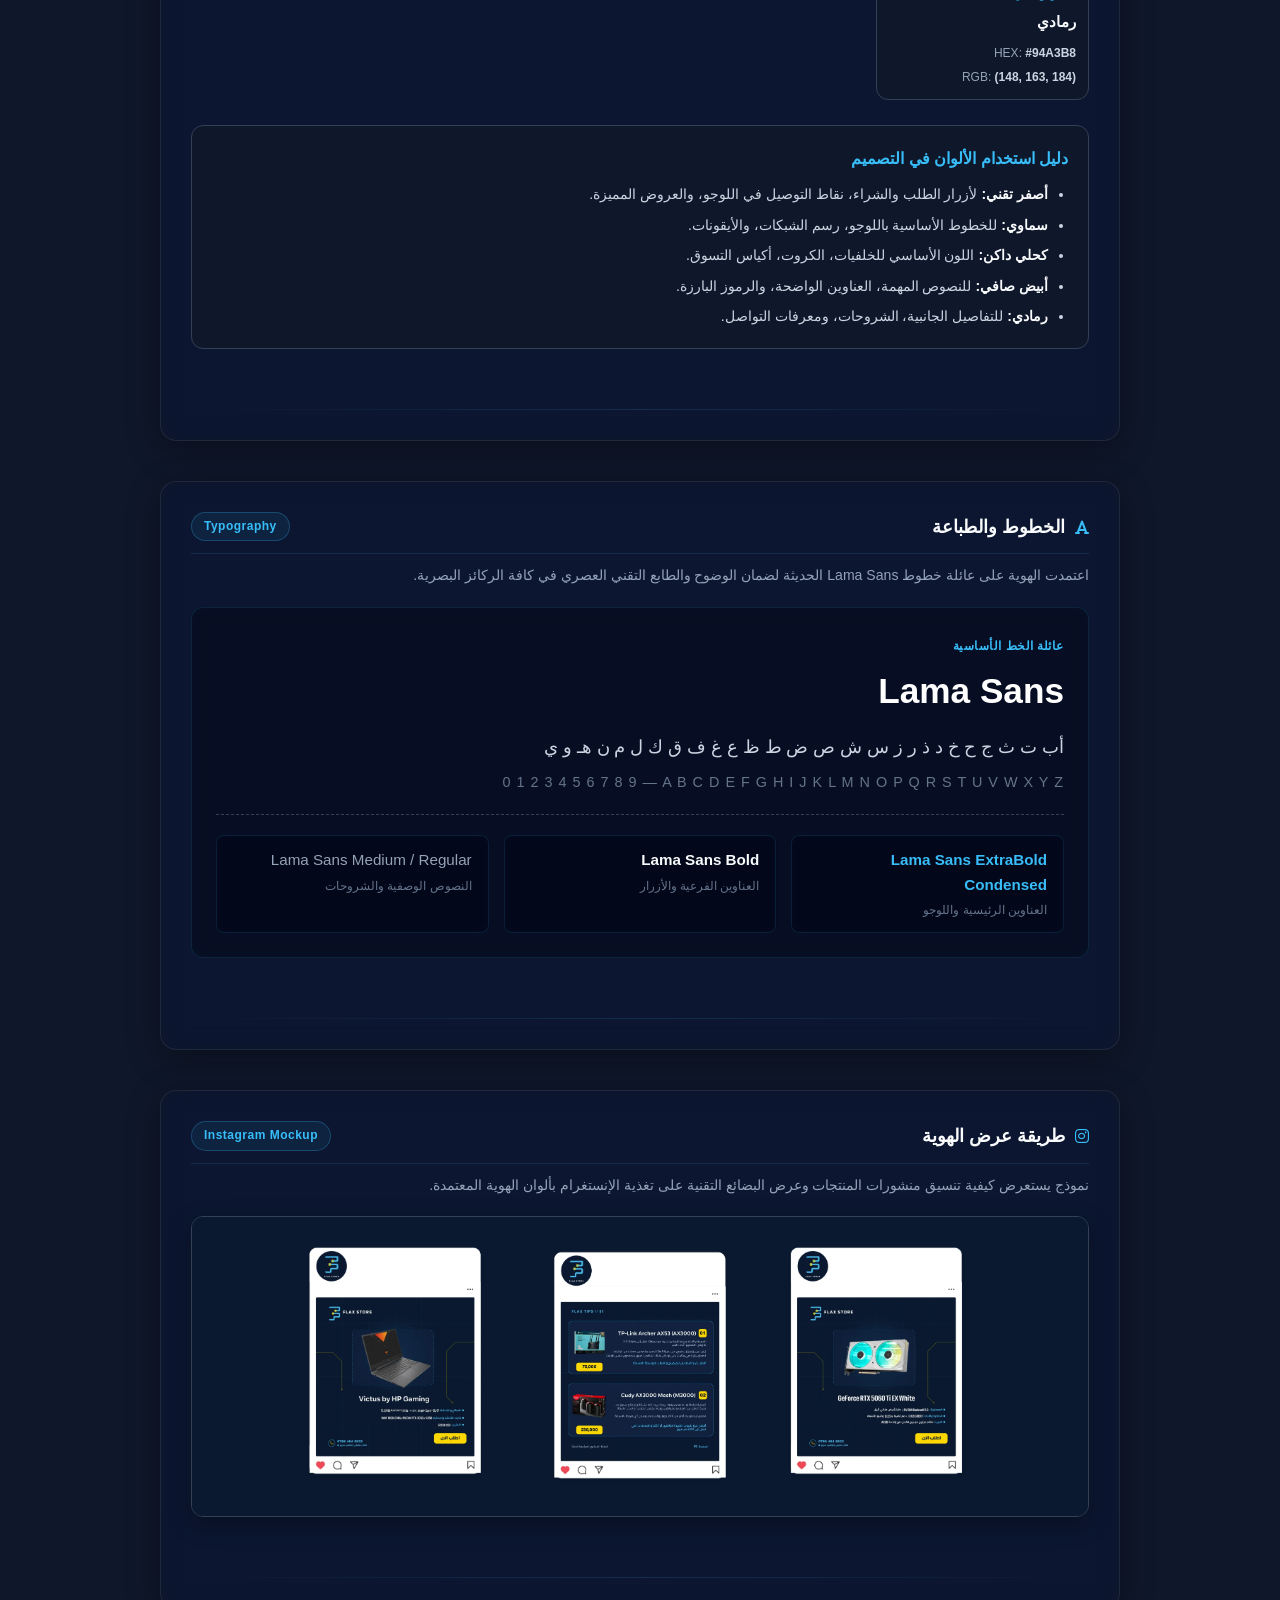
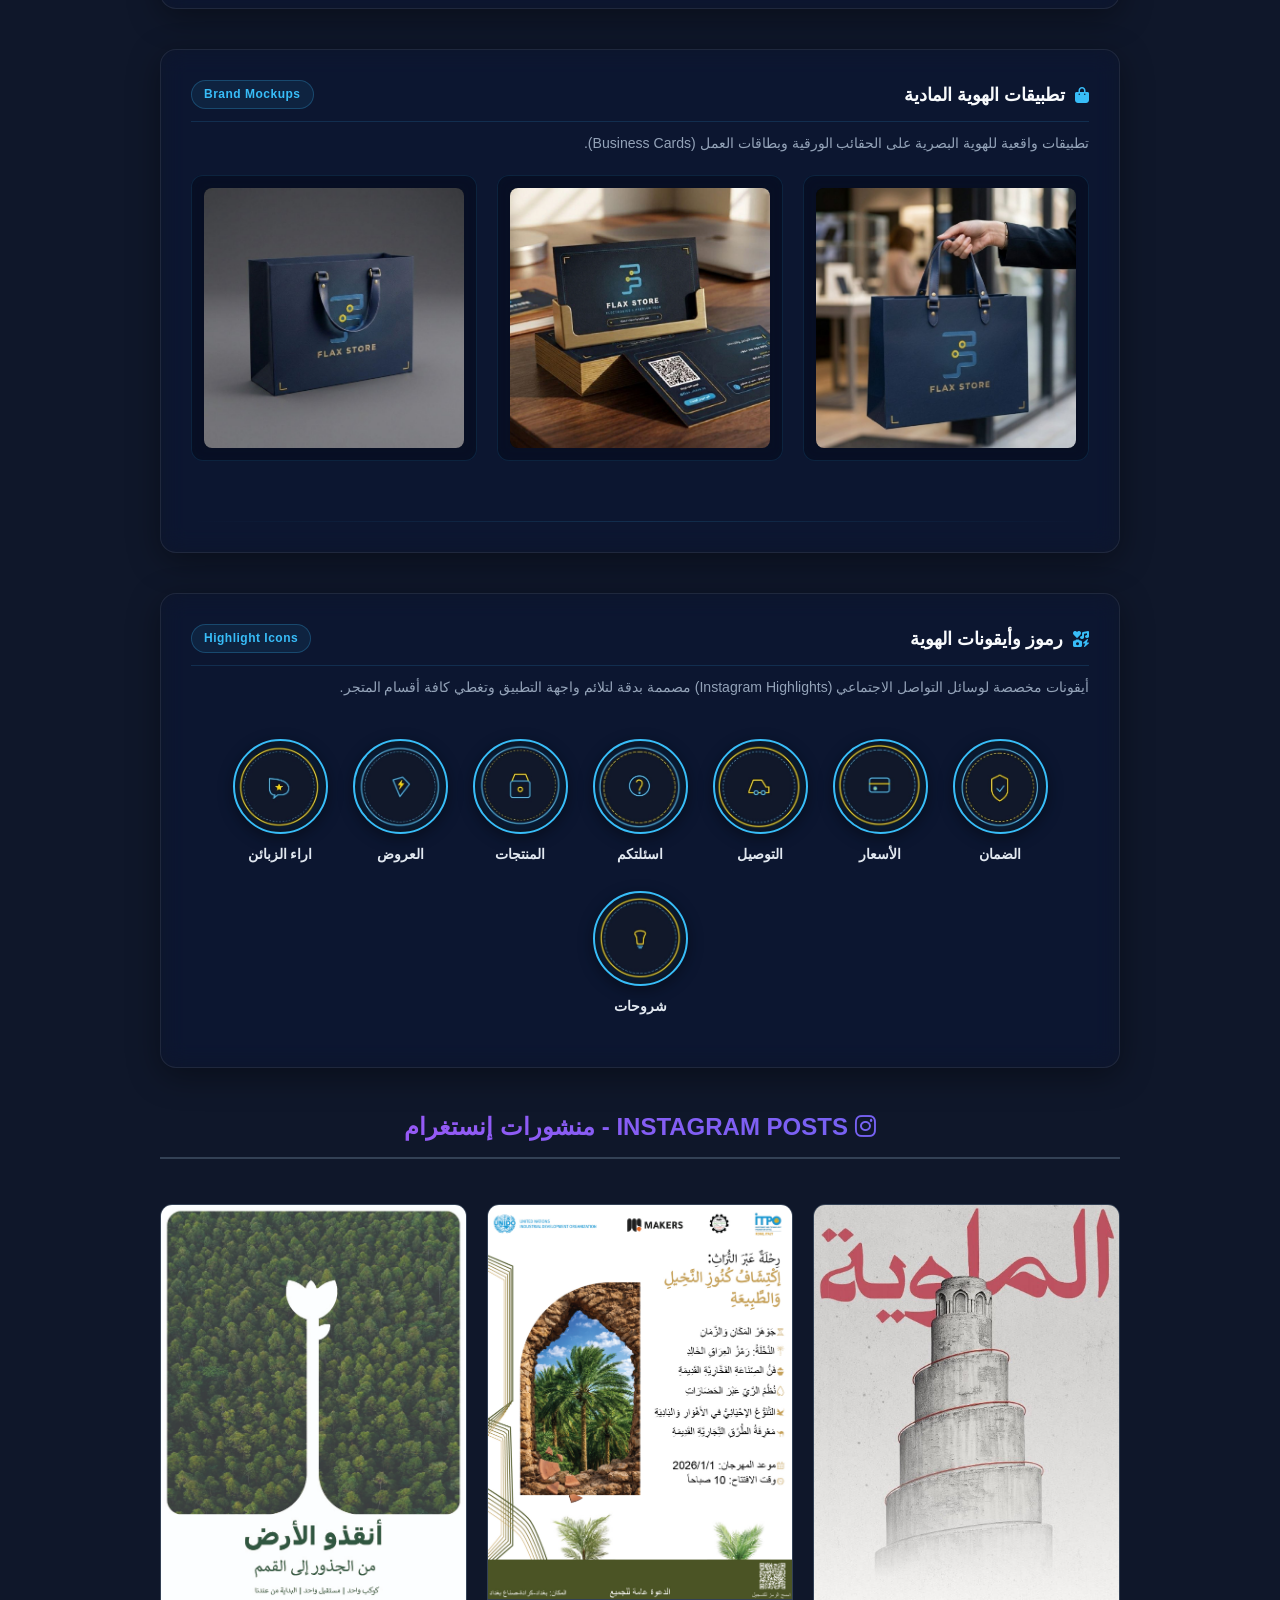
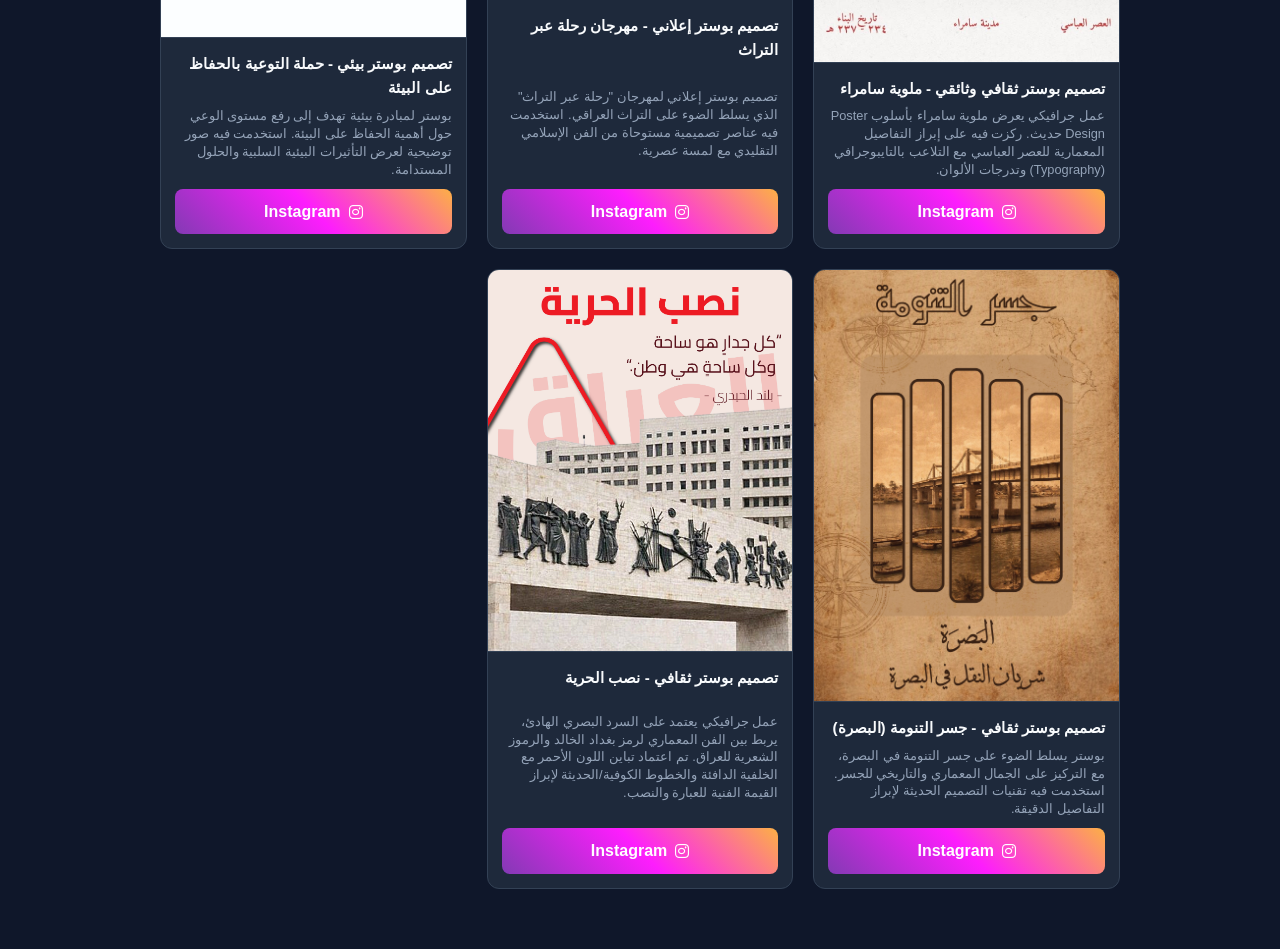
==== commit c9559985: "Add Liberty Monument poster to Graphic Design section" ====
--- a/design.html
+++ b/design.html
@@ -396,7 +396,7 @@
                 <div class="card-content">
                     <h3>تصميم بوستر ثقافي - نصب الحرية</h3>
                     <p class="card-desc">عمل جرافيكي يعتمد على السرد البصري الهادئ، يربط بين الفن المعماري لرمز بغداد
-                        الخالد (نصب التحرير) والرموز الشعرية للعراق. تم اعتماد تباين اللون الأحمر مع الخلفية الدافئة
+                        الخالد والرموز الشعرية للعراق. تم اعتماد تباين اللون الأحمر مع الخلفية الدافئة
                         والخطوط الكوفية/الحديثة لإبراز القيمة الفنية للعبارة والنصب.</p>
                     <a href="https://www.instagram.com/p/DeKNGaDIgPY/?utm_source=ig_web_copy_link&stkn=NTc4MTIwNjQ2YQ==" target="_blank"
                         class="social-btn instagram-btn">
